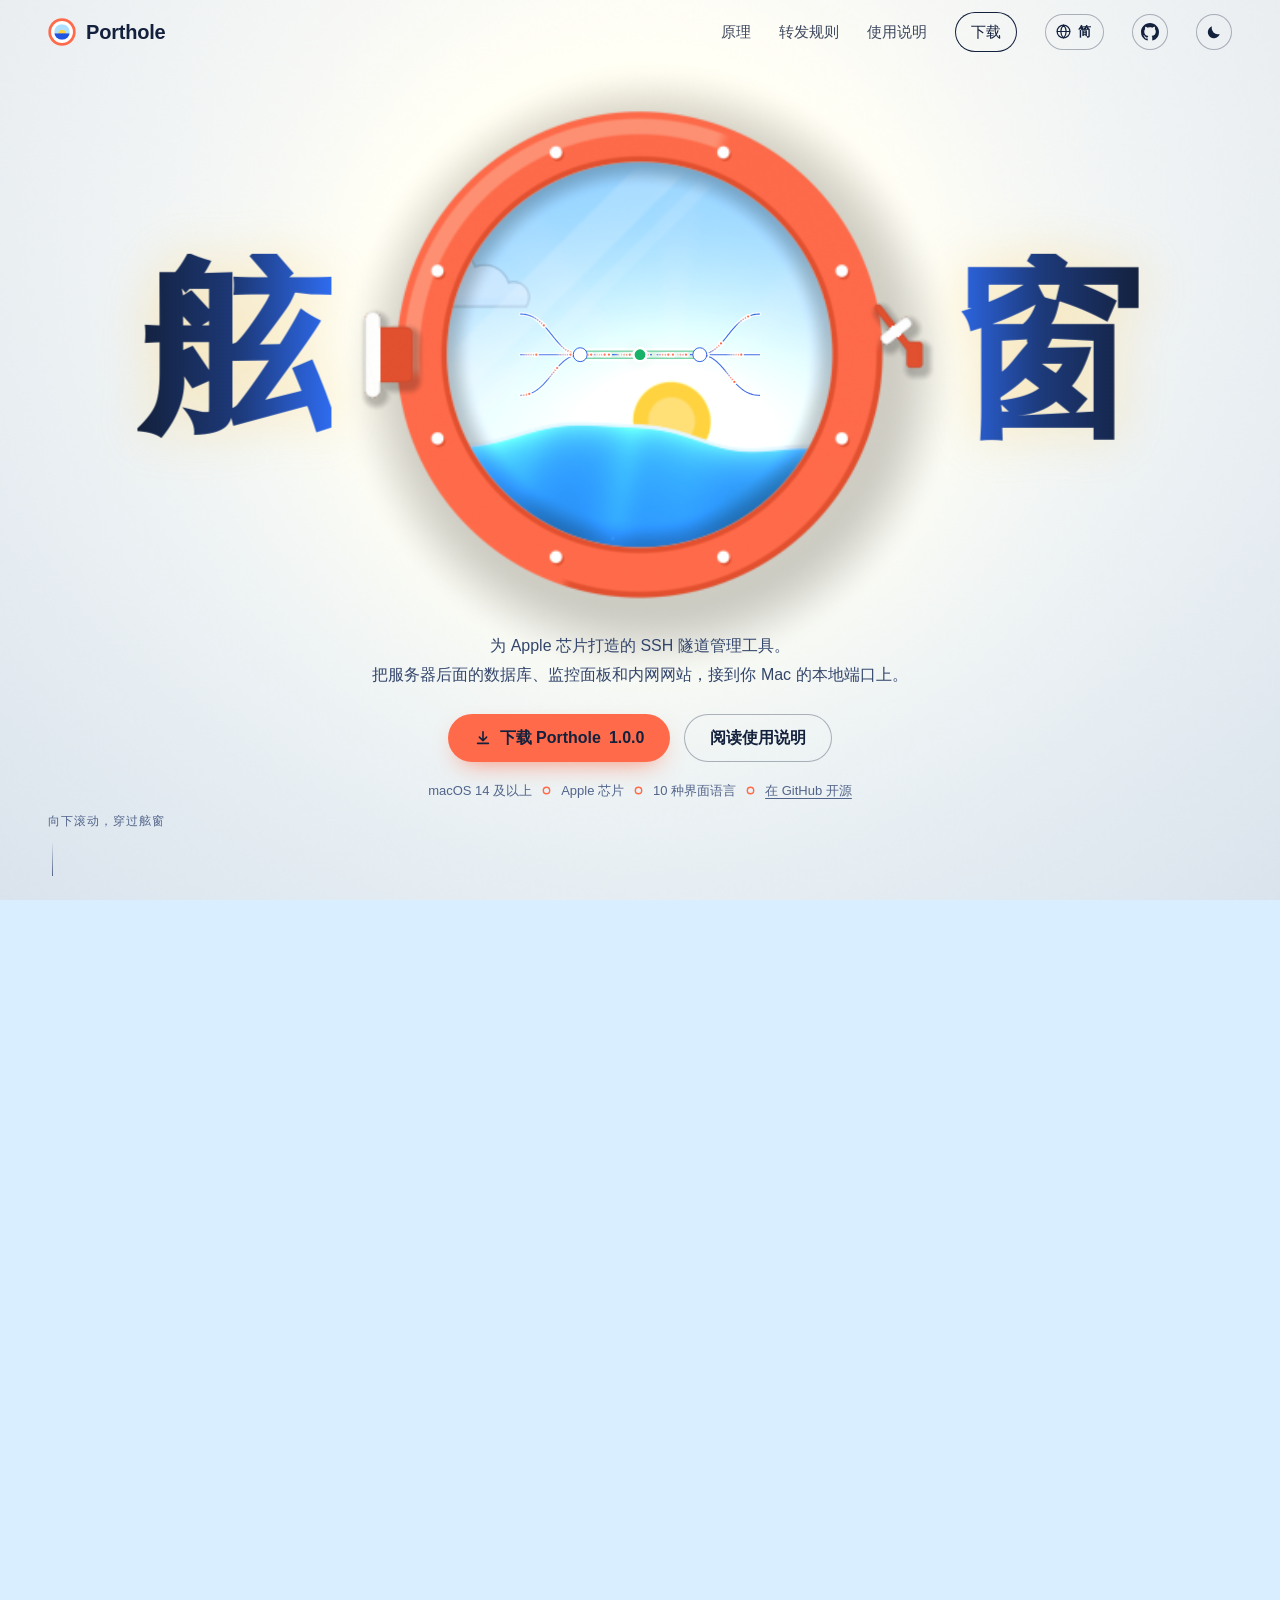
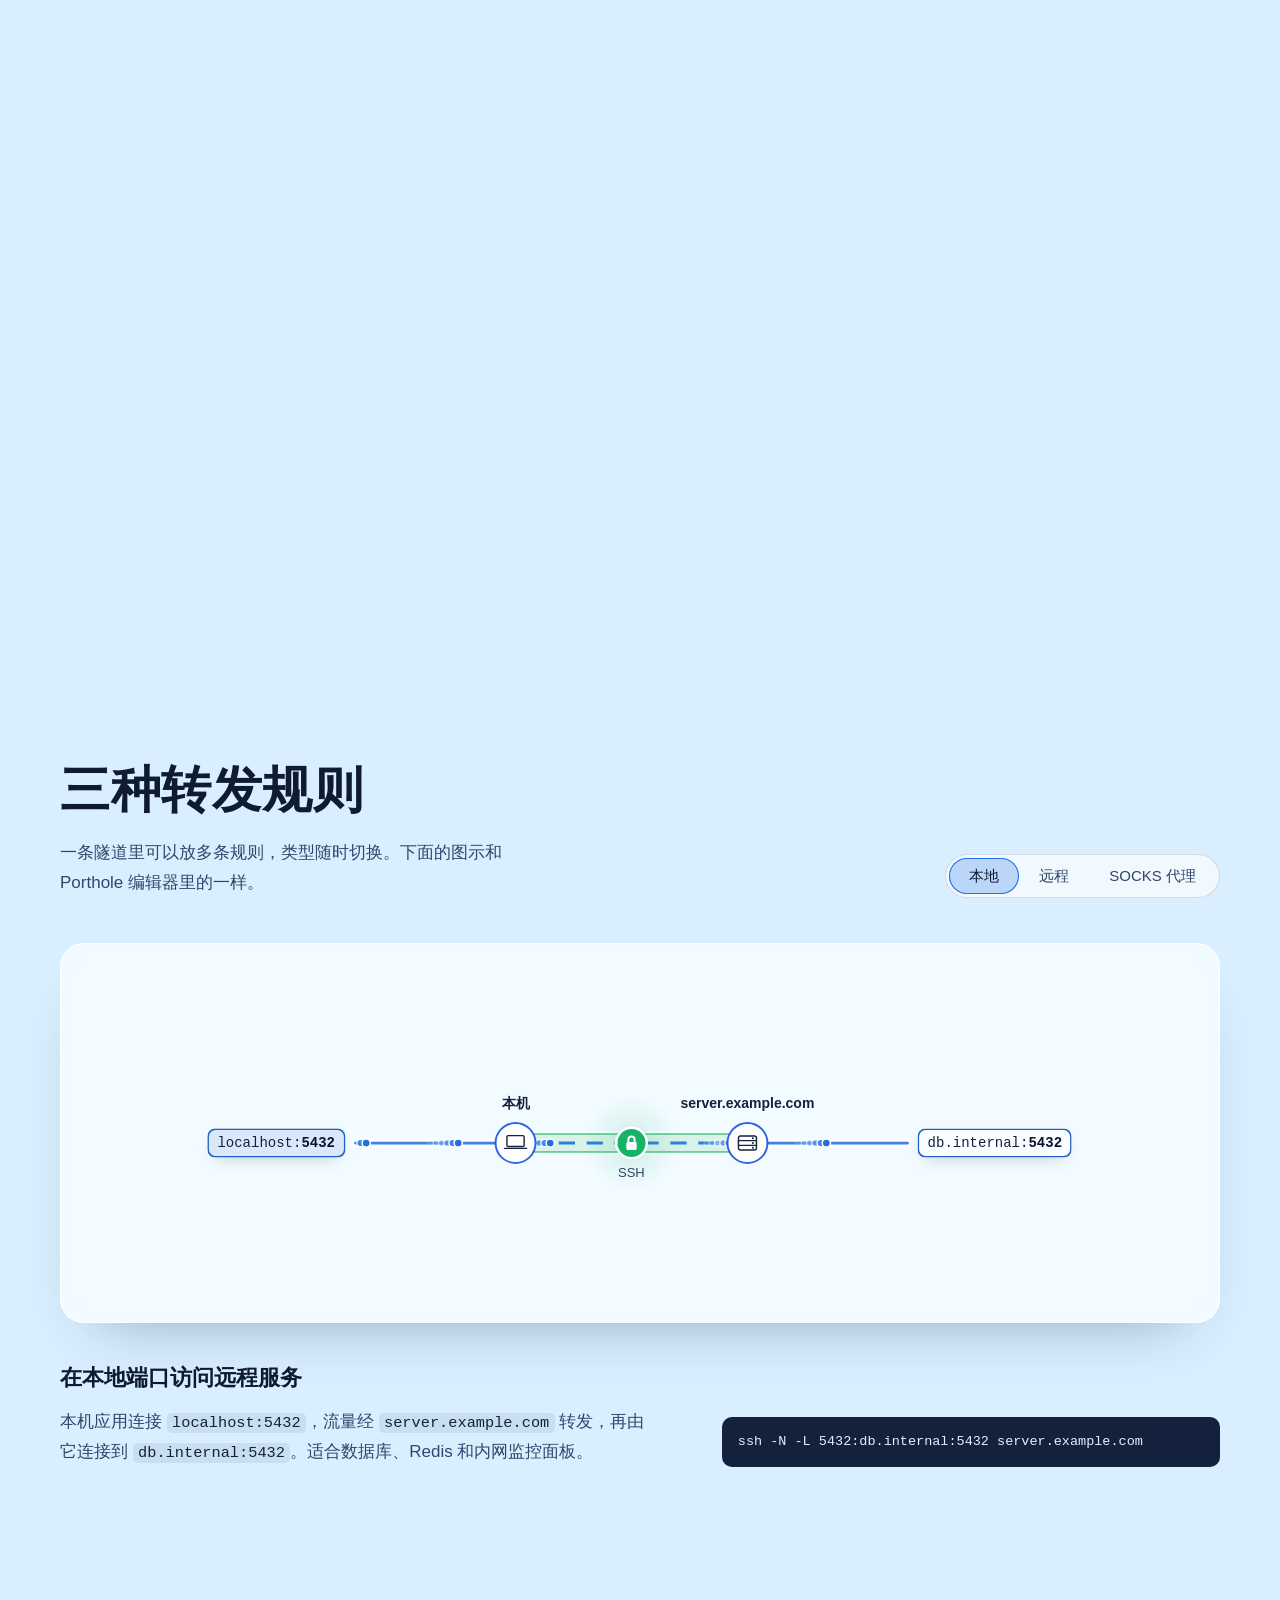
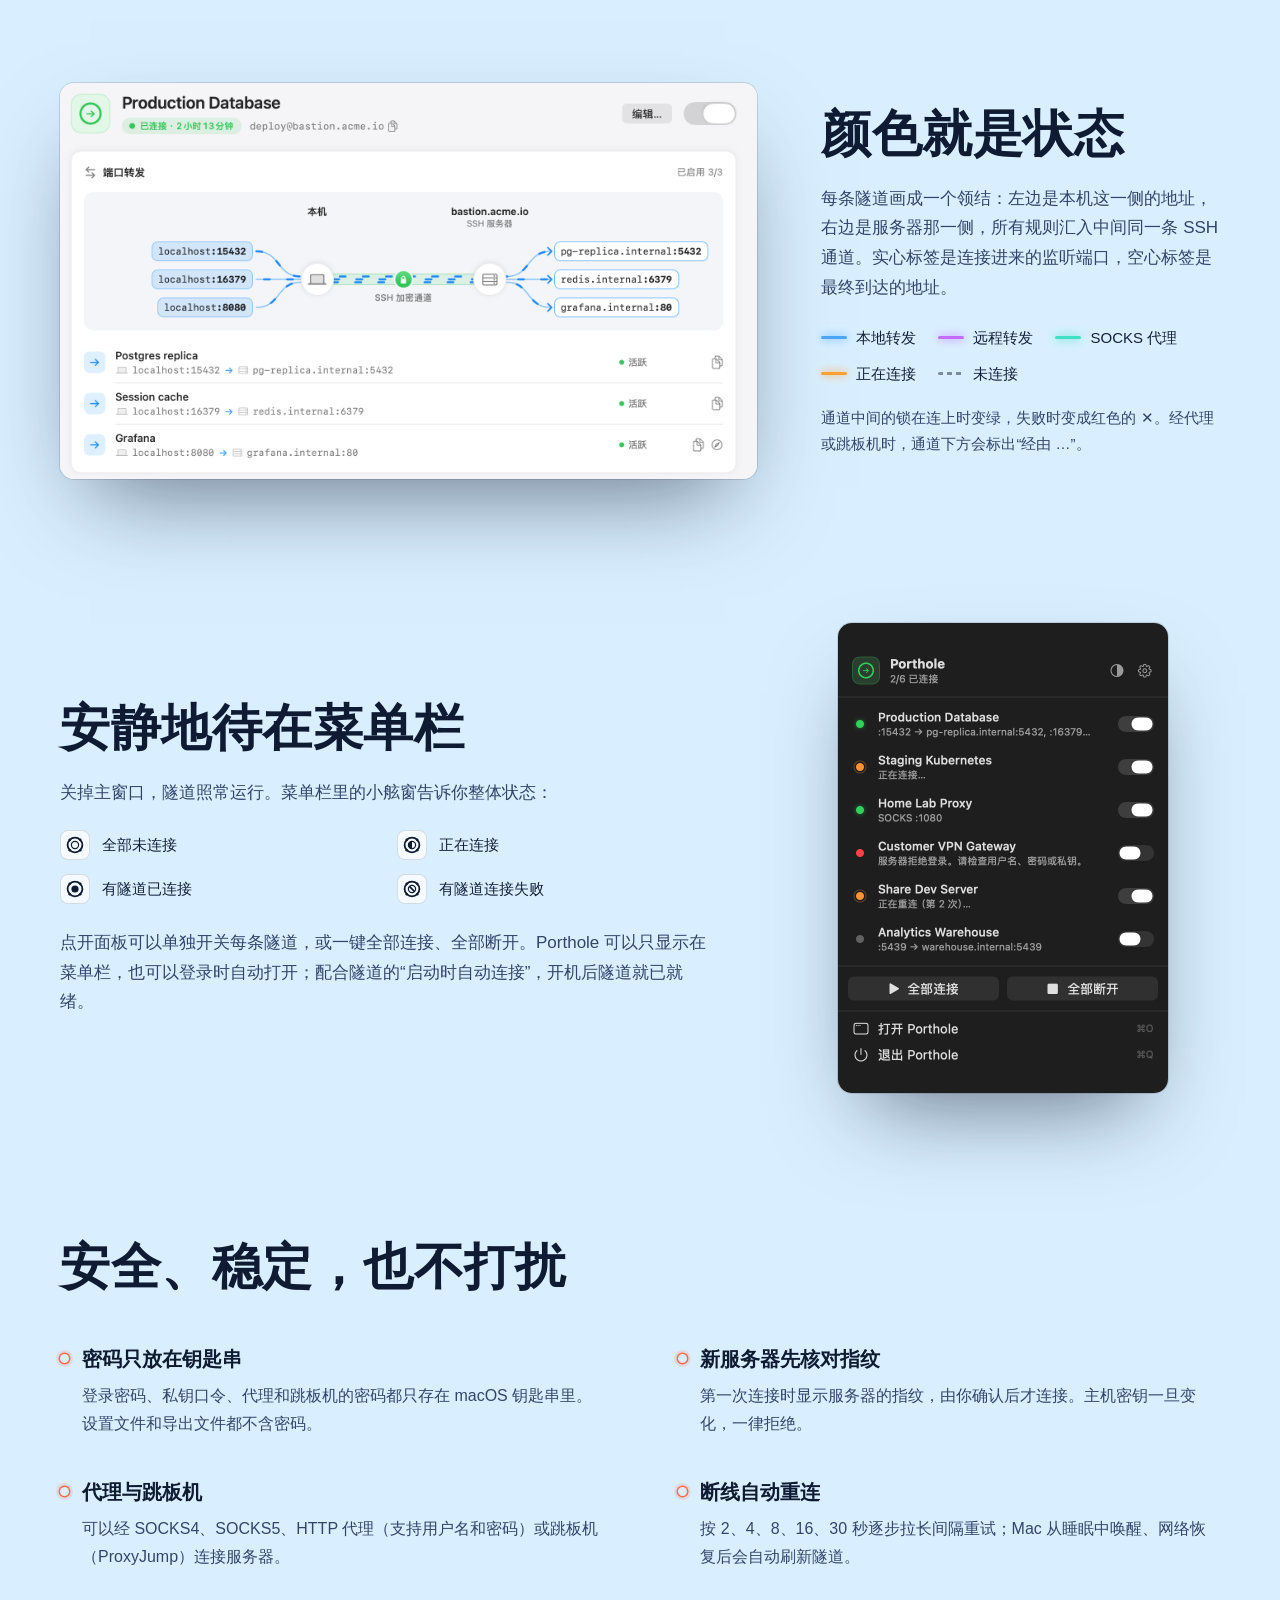
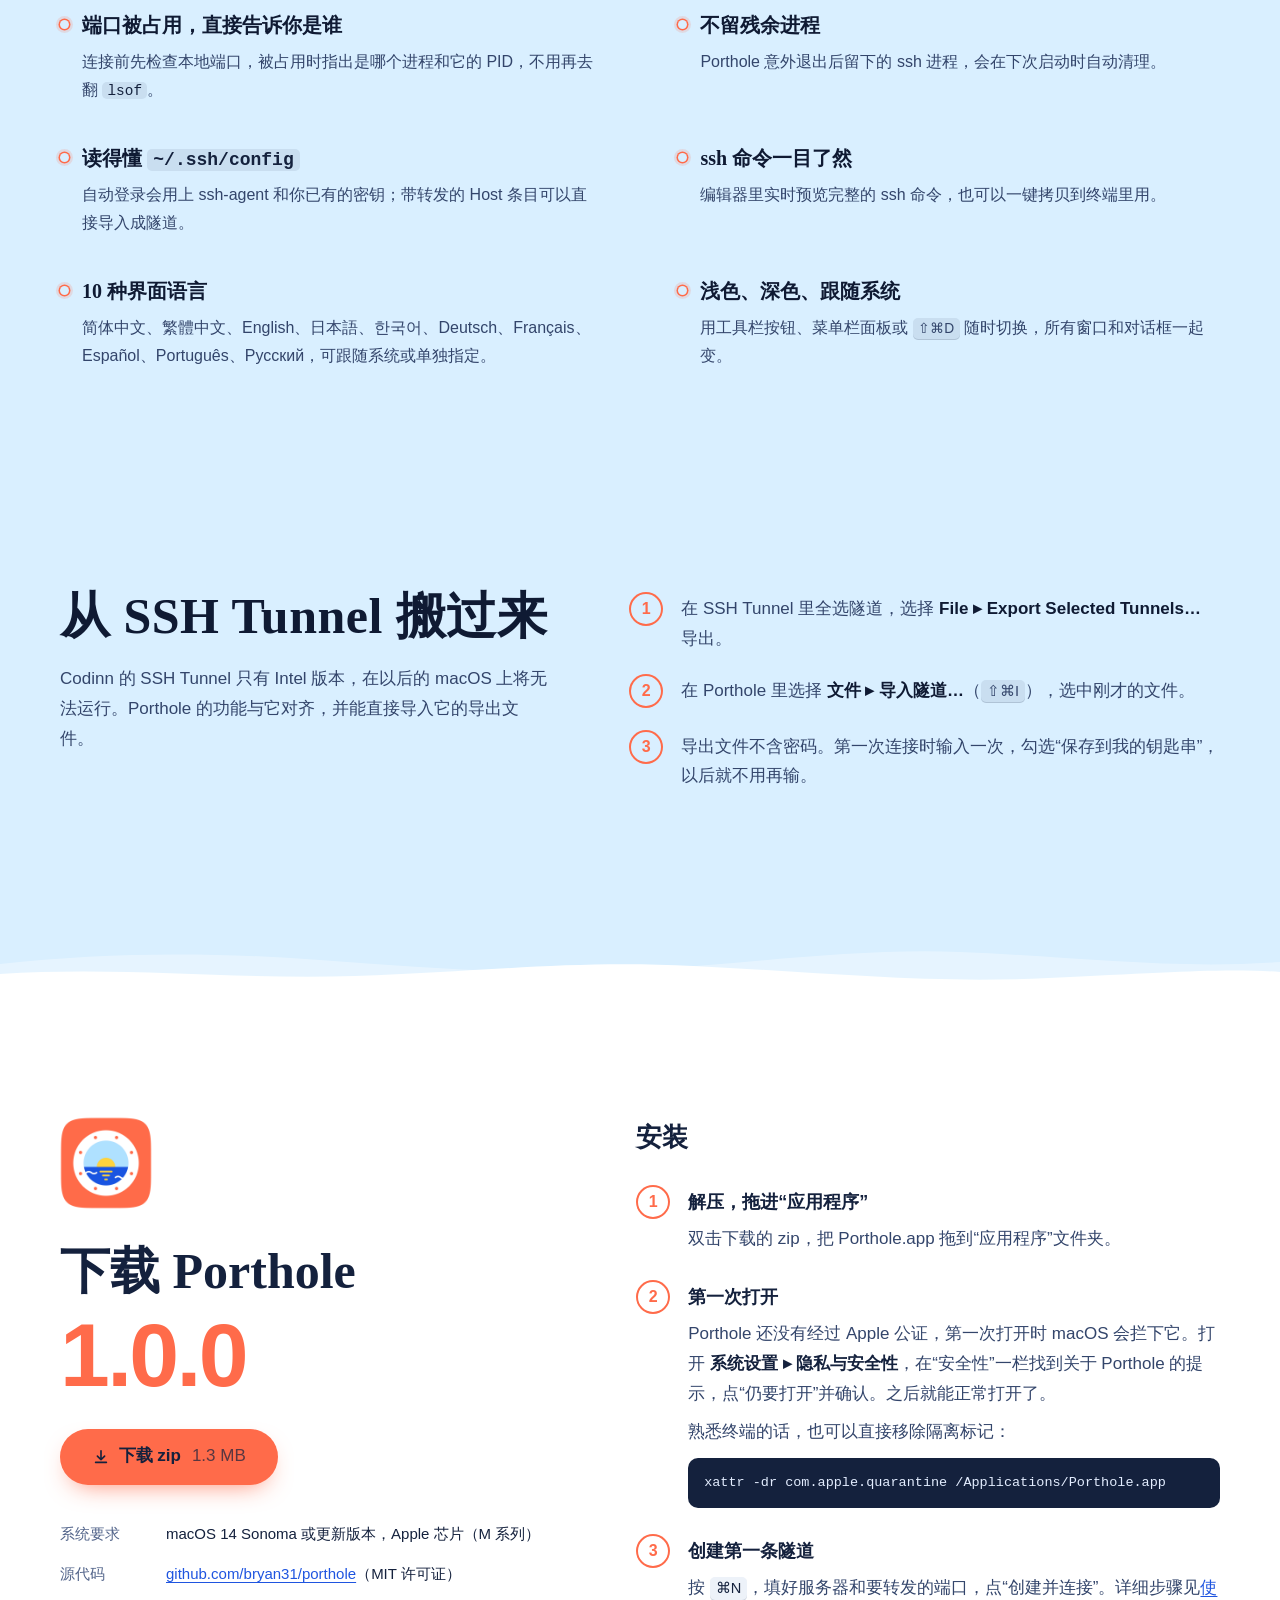
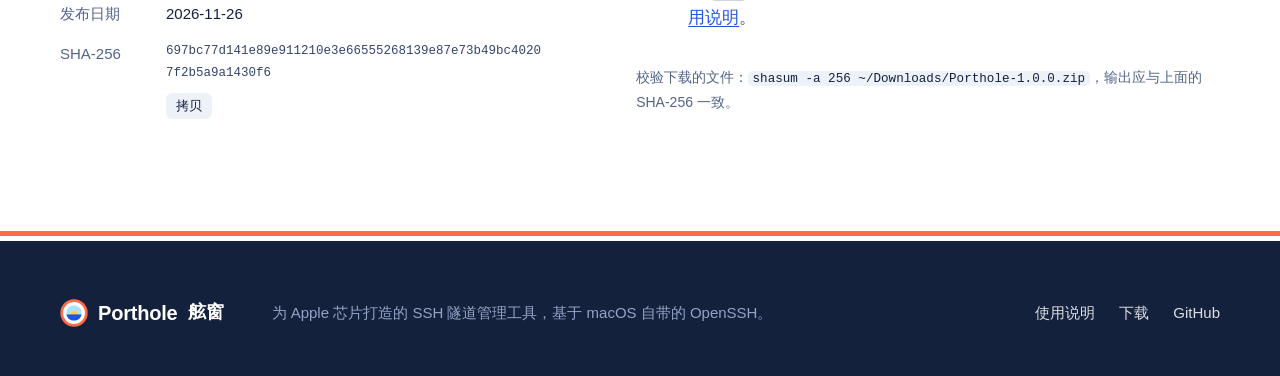
==== website/zh-hans/index.html @ f8a6e4a7 "Make English the default language for the README and website - README.md is now English (GitHub's de" ====
<!doctype html>
<html lang="zh-Hans">
<head>
  <meta charset="utf-8">
  <meta name="viewport" content="width=device-width, initial-scale=1, viewport-fit=cover">
  <title>Porthole 舷窗 · Apple 芯片原生的 SSH 隧道管理工具</title>
  <meta name="description" content="Porthole 是原生支持 Apple 芯片的 macOS SSH 隧道管理工具：本地、远程和 SOCKS 端口转发，可视化路线图，密码只存钥匙串，断线自动重连，可导入 SSH Tunnel 的导出文件。">
  <meta name="theme-color" content="#061331">
  <meta property="og:type" content="website">
  <meta property="og:title" content="Porthole 舷窗">
  <meta property="og:description" content="Apple 芯片原生的 SSH 隧道管理工具。把服务器后面的数据库、监控面板和内网网站，接到你 Mac 的本地端口上。">
  <meta property="og:image" content="../assets/img/icon-512.png">
  <link rel="alternate" hreflang="zh-Hans" href="./">
  <link rel="alternate" hreflang="zh-Hant" href="../zh-hant/">
  <link rel="alternate" hreflang="en" href="../">
  <link rel="alternate" hreflang="x-default" href="../">
  <link rel="icon" type="image/svg+xml" href="../assets/img/logo.svg">
  <link rel="icon" type="image/png" href="../assets/img/favicon-64.png">
  <link rel="apple-touch-icon" href="../assets/img/apple-touch-icon.png">
  <link rel="stylesheet" href="../assets/css/base.css">
  <link rel="stylesheet" href="../assets/css/home.css">
  <script>(function(){var d=document.documentElement,t;try{t=localStorage.getItem('porthole-theme')}catch(e){}if(t!=='light'&&t!=='dark')t=matchMedia('(prefers-color-scheme: light)').matches?'light':'dark';d.dataset.theme=t;d.classList.add('js')})();</script>
</head>
<body class="home">
  <a class="skip" href="#main">跳到正文</a>

  <canvas class="sea" id="sea" aria-hidden="true"></canvas>

  <header class="nav" id="nav">
    <a class="brand" href="./" aria-label="Porthole 首页">
      <img class="brand-mark" src="../assets/img/logo-mark.svg" alt="" width="28" height="28">
      <span class="brand-word">Porthole</span>
    </a>
    <nav class="nav-links" aria-label="主导航">
      <a class="nav-secondary" href="#how" data-jump="how">原理</a>
      <a class="nav-secondary" href="#rules">转发规则</a>
      <a href="docs.html">使用说明</a>
      <a class="nav-download" href="#download">下载</a>
      <details class="lang-menu">
        <summary aria-label="语言：简体中文 · Language"><svg viewBox="0 0 24 24" aria-hidden="true"><g fill="none" stroke="currentColor" stroke-width="1.7" stroke-linecap="round"><circle cx="12" cy="12" r="9"/><path d="M3.2 12h17.6M12 3c2.5 2.5 3.8 5.5 3.8 9s-1.3 6.5-3.8 9c-2.5-2.5-3.8-5.5-3.8-9S9.5 5.5 12 3Z"/></g></svg><span>简</span></summary>
        <ul class="lang-list">
          <li><a href="../" hreflang="en" lang="en" data-lang="en">English</a></li>
          <li><a href="./" hreflang="zh-Hans" lang="zh-Hans" data-lang="zh-hans" aria-current="true">简体中文</a></li>
          <li><a href="../zh-hant/" hreflang="zh-Hant" lang="zh-Hant" data-lang="zh-hant">繁體中文</a></li>
        </ul>
      </details>
      <a class="nav-github" href="https://github.com/bryan31/porthole" aria-label="Porthole 的源代码（GitHub）" title="GitHub"><svg viewBox="0 0 16 16" aria-hidden="true"><path fill="currentColor" d="M8 0c4.42 0 8 3.58 8 8a8.013 8.013 0 0 1-5.45 7.59c-.4.08-.55-.17-.55-.38 0-.27.01-1.13.01-2.2 0-.75-.25-1.23-.54-1.48 1.78-.2 3.65-.88 3.65-3.95 0-.88-.31-1.59-.82-2.15.08-.2.36-1.02-.08-2.12 0 0-.67-.22-2.2.82-.64-.18-1.32-.27-2-.27-.68 0-1.36.09-2 .27-1.53-1.03-2.2-.82-2.2-.82-.44 1.1-.16 1.92-.08 2.12-.51.56-.82 1.28-.82 2.15 0 3.06 1.86 3.75 3.64 3.95-.23.2-.44.55-.51 1.07-.46.21-1.61.55-2.33-.66-.15-.24-.6-.83-1.23-.82-.67.01-.27.38.01.53.34.19.73.9.82 1.13.16.45.68 1.31 2.69.94 0 .67.01 1.3.01 1.49 0 .21-.15.45-.55.38A7.995 7.995 0 0 1 0 8c0-4.42 3.58-8 8-8Z"/></svg></a>
      <button class="theme-toggle" type="button" aria-label="切换主题">
        <svg class="i-sun" viewBox="0 0 24 24" aria-hidden="true"><circle cx="12" cy="12" r="4.3" fill="currentColor"/><path d="M12 2.6v2.3M12 19.1v2.3M2.6 12h2.3M19.1 12h2.3M5.4 5.4l1.6 1.6M17 17l1.6 1.6M5.4 18.6 7 17M17 7l1.6-1.6" stroke="currentColor" stroke-width="1.8" stroke-linecap="round"/></svg>
        <svg class="i-moon" viewBox="0 0 24 24" aria-hidden="true"><path d="M19.6 14.6A8.1 8.1 0 0 1 9.4 4.4a8.1 8.1 0 1 0 10.2 10.2Z" fill="currentColor"/></svg>
      </button>
    </nav>
  </header>

  <main id="main">

    <!-- Hero and the scroll-driven dive through the porthole -->
    <section class="dive" id="dive" aria-labelledby="hero-title">
      <div class="stage" id="stage">
        <canvas class="streams" id="streams" aria-hidden="true"></canvas>
        <img class="porthole-fallback" src="../assets/img/icon-512.png" alt="" width="512" height="512" aria-hidden="true">

        <h1 class="hero-title" id="hero-title">
          <span class="glyph glyph-l" aria-hidden="true">舷</span>
          <span class="glyph glyph-r" aria-hidden="true">窗</span>
          <span class="visually-hidden">Porthole 舷窗：Apple 芯片原生的 SSH 隧道管理工具</span>
        </h1>

        <div class="hero-copy" id="hero-copy">
          <p class="lede">为 Apple 芯片打造的 SSH 隧道管理工具。<br>把服务器后面的数据库、监控面板和内网网站，接到你 Mac 的本地端口上。</p>
          <div class="cta">
            <a class="btn btn-coral" href="../downloads/Porthole-1.0.0.zip" download data-download>
              <svg viewBox="0 0 20 20" aria-hidden="true"><path d="M10 3v10m0 0-4-4m4 4 4-4M4 16h12" fill="none" stroke="currentColor" stroke-width="1.8" stroke-linecap="round" stroke-linejoin="round"/></svg>
              下载 Porthole <span data-release="version">1.0.0</span>
            </a>
            <a class="btn btn-line" href="docs.html">阅读使用说明</a>
          </div>
          <ul class="req" aria-label="要点">
            <li>macOS 14 及以上</li>
            <li>Apple 芯片</li>
            <li>10 种界面语言</li>
            <li><a href="https://github.com/bryan31/porthole">在 GitHub 开源</a></li>
          </ul>
        </div>

        <p class="scroll-cue" id="scroll-cue" aria-hidden="true"><span>向下滚动，穿过舷窗</span></p>

        <div class="route-labels" id="route-labels" aria-hidden="true"></div>

        <ol class="dive-captions" id="how" aria-label="Porthole 的工作方式">
          <li>
            <h2>应用连接本机端口</h2>
            <p>数据库客户端、浏览器和脚本照常连接 <code>localhost:15432</code>。对它们来说，服务就在这台 Mac 上。</p>
          </li>
          <li>
            <h2>所有规则共用一条加密连接</h2>
            <p>Porthole 调用 macOS 自带的 OpenSSH，同一条隧道里的规则走同一个 ssh 连接。断线后按 2、4、8…30 秒逐步重试，Mac 从睡眠中唤醒后会主动刷新。</p>
          </li>
          <li>
            <h2>服务器替你连到内网</h2>
            <p>流量从 <code>bastion.acme.io</code> 出来，再去往只有它能访问的地址：数据库副本、Redis 和 Grafana。</p>
          </li>
        </ol>
        <ol class="dive-progress" id="dive-progress" aria-hidden="true"><li></li><li></li><li></li></ol>
      </div>
    </section>

    <!-- Shown instead of the dive when motion is reduced or WebGL is missing -->
    <section class="how-static" aria-label="Porthole 的工作方式">
      <div class="wrap">
        <figure class="shot">
          <img src="../assets/img/shots/zh-hans/detail-dark.webp" alt="Porthole 主窗口：三条本地转发规则从本机汇入一条 SSH 加密通道，再从 bastion.acme.io 分别到达数据库、Redis 和 Grafana" width="845" height="480" loading="lazy">
        </figure>
        <ol class="how-list">
          <li><h2>应用连接本机端口</h2><p>数据库客户端、浏览器和脚本照常连接 <code>localhost:15432</code>，就像服务在这台 Mac 上。</p></li>
          <li><h2>所有规则共用一条加密连接</h2><p>Porthole 调用 macOS 自带的 OpenSSH；断线自动重连，Mac 唤醒后主动刷新。</p></li>
          <li><h2>服务器替你连到内网</h2><p>流量从 SSH 服务器出来，再去往只有它能访问的地址。</p></li>
        </ol>
      </div>
    </section>

    <!-- Three kinds of rules, interactive -->
    <section class="rules" id="rules" aria-labelledby="rules-title">
      <div class="wrap">
        <div class="rules-head">
          <div>
            <h2 id="rules-title">三种转发规则</h2>
            <p class="section-lede">一条隧道里可以放多条规则，类型随时切换。下面的图示和 Porthole 编辑器里的一样。</p>
          </div>
          <div class="seg" role="tablist" aria-label="规则类型">
            <button role="tab" id="tab-local" aria-controls="panel-local" aria-selected="true" data-kind="local">本地</button>
            <button role="tab" id="tab-remote" aria-controls="panel-remote" aria-selected="false" tabindex="-1" data-kind="remote">远程</button>
            <button role="tab" id="tab-socks" aria-controls="panel-socks" aria-selected="false" tabindex="-1" data-kind="socks">SOCKS 代理</button>
          </div>
        </div>

        <figure class="rules-figure" id="rules-figure" aria-hidden="true">
          <canvas class="rules-canvas" id="rules-canvas"></canvas>
          <div class="route-labels" id="rules-labels"></div>
        </figure>

        <div class="rule-panel" id="panel-local" role="tabpanel" aria-labelledby="tab-local">
          <div>
            <h3>在本地端口访问远程服务</h3>
            <p>本机应用连接 <code>localhost:5432</code>，流量经 <code>server.example.com</code> 转发，再由它连接到 <code>db.internal:5432</code>。适合数据库、Redis 和内网监控面板。</p>
          </div>
          <pre><code>ssh -N -L 5432:db.internal:5432 server.example.com</code></pre>
        </div>
        <div class="rule-panel" id="panel-remote" role="tabpanel" aria-labelledby="tab-remote" hidden>
          <div>
            <h3>把本机服务分享给服务器</h3>
            <p><code>server.example.com</code> 在端口 8080 上监听，那里收到的连接会经隧道回到本机，再连接到 <code>localhost:3000</code>。适合把开发中的网页给同事看，或接收 webhook 回调。</p>
          </div>
          <pre><code>ssh -N -R 8080:localhost:3000 server.example.com</code></pre>
        </div>
        <div class="rule-panel" id="panel-socks" role="tabpanel" aria-labelledby="tab-socks" hidden>
          <div>
            <h3>通过服务器上网</h3>
            <p>本机在 <code>localhost:1080</code> 上运行 SOCKS4/5 代理。把浏览器或应用指向它，所有连接都会从 <code>server.example.com</code> 出去，适合访问只对服务器开放的网站。</p>
          </div>
          <pre><code>ssh -N -D 1080 server.example.com</code></pre>
        </div>
      </div>
    </section>

    <!-- The app itself -->
    <section class="craft" aria-labelledby="craft-title">
      <div class="wrap">
        <div class="showcase">
          <figure class="shot shot-main">
            <img class="for-dark" src="../assets/img/shots/zh-hans/detail-dark.webp" alt="Porthole 主窗口（深色）：Production Database 隧道已连接 2 小时 13 分钟，三条规则全部活跃" width="845" height="480" loading="lazy">
            <img class="for-light" src="../assets/img/shots/zh-hans/detail-light-top.webp" alt="Porthole 主窗口（浅色）：Production Database 隧道已连接 2 小时 13 分钟，三条规则全部活跃" width="845" height="480" loading="lazy">
          </figure>
          <div class="showcase-text">
            <h2 id="craft-title">颜色就是状态</h2>
            <p>每条隧道画成一个领结：左边是本机这一侧的地址，右边是服务器那一侧，所有规则汇入中间同一条 SSH 通道。实心标签是连接进来的监听端口，空心标签是最终到达的地址。</p>
            <ul class="legend">
              <li style="--c: var(--local)">本地转发</li>
              <li style="--c: var(--remote)">远程转发</li>
              <li style="--c: var(--socks)">SOCKS 代理</li>
              <li style="--c: #ff9f2e">正在连接</li>
              <li class="legend-off">未连接</li>
            </ul>
            <p class="fine">通道中间的锁在连上时变绿，失败时变成红色的 ✕。经代理或跳板机时，通道下方会标出“经由 …”。</p>
          </div>
        </div>

        <div class="menubar-row">
          <div class="menubar-text">
            <h2>安静地待在菜单栏</h2>
            <p>关掉主窗口，隧道照常运行。菜单栏里的小舷窗告诉你整体状态：</p>
            <ul class="status-icons">
              <li>
                <svg viewBox="0 0 18 18" aria-hidden="true"><g fill="currentColor" stroke="currentColor"><circle cx="9" cy="9" r="7.4" fill="none" stroke-width="1.8"/><circle cx="14.23" cy="3.77" r="1.3" stroke="none"/><circle cx="3.77" cy="3.77" r="1.3" stroke="none"/><circle cx="3.77" cy="14.23" r="1.3" stroke="none"/><circle cx="14.23" cy="14.23" r="1.3" stroke="none"/><circle cx="9" cy="9" r="3.6" fill="none" stroke-width="1.2"/></g></svg>
                <span>全部未连接</span>
              </li>
              <li>
                <svg viewBox="0 0 18 18" aria-hidden="true"><g fill="currentColor" stroke="currentColor"><circle cx="9" cy="9" r="7.4" fill="none" stroke-width="1.8"/><circle cx="14.23" cy="3.77" r="1.3" stroke="none"/><circle cx="3.77" cy="3.77" r="1.3" stroke="none"/><circle cx="3.77" cy="14.23" r="1.3" stroke="none"/><circle cx="14.23" cy="14.23" r="1.3" stroke="none"/><path d="M9 5.4A3.6 3.6 0 0 0 9 12.6Z" stroke="none"/><circle cx="9" cy="9" r="3.6" fill="none" stroke-width="1.2"/></g></svg>
                <span>正在连接</span>
              </li>
              <li>
                <svg viewBox="0 0 18 18" aria-hidden="true"><g fill="currentColor" stroke="currentColor"><circle cx="9" cy="9" r="7.4" fill="none" stroke-width="1.8"/><circle cx="14.23" cy="3.77" r="1.3" stroke="none"/><circle cx="3.77" cy="3.77" r="1.3" stroke="none"/><circle cx="3.77" cy="14.23" r="1.3" stroke="none"/><circle cx="14.23" cy="14.23" r="1.3" stroke="none"/><circle cx="9" cy="9" r="3.6" stroke="none"/></g></svg>
                <span>有隧道已连接</span>
              </li>
              <li>
                <svg viewBox="0 0 18 18" aria-hidden="true"><g fill="currentColor" stroke="currentColor"><circle cx="9" cy="9" r="7.4" fill="none" stroke-width="1.8"/><circle cx="14.23" cy="3.77" r="1.3" stroke="none"/><circle cx="3.77" cy="3.77" r="1.3" stroke="none"/><circle cx="3.77" cy="14.23" r="1.3" stroke="none"/><circle cx="14.23" cy="14.23" r="1.3" stroke="none"/><path d="M6.4 6.4 11.6 11.6" fill="none" stroke-width="1.6"/><circle cx="9" cy="9" r="3.6" fill="none" stroke-width="1.2"/></g></svg>
                <span>有隧道连接失败</span>
              </li>
            </ul>
            <p>点开面板可以单独开关每条隧道，或一键全部连接、全部断开。Porthole 可以只显示在菜单栏，也可以登录时自动打开；配合隧道的“启动时自动连接”，开机后隧道就已就绪。</p>
          </div>
          <figure class="shot shot-menubar">
            <img src="../assets/img/shots/zh-hans/menubar.webp" alt="Porthole 菜单栏面板：六条隧道及各自状态，下方是全部连接和全部断开按钮" width="330" height="470" loading="lazy">
          </figure>
        </div>

        <h2 class="specs-title">安全、稳定，也不打扰</h2>
        <dl class="specs">
          <div>
            <dt>密码只放在钥匙串</dt>
            <dd>登录密码、私钥口令、代理和跳板机的密码都只存在 macOS 钥匙串里。设置文件和导出文件都不含密码。</dd>
          </div>
          <div>
            <dt>新服务器先核对指纹</dt>
            <dd>第一次连接时显示服务器的指纹，由你确认后才连接。主机密钥一旦变化，一律拒绝。</dd>
          </div>
          <div>
            <dt>代理与跳板机</dt>
            <dd>可以经 SOCKS4、SOCKS5、HTTP 代理（支持用户名和密码）或跳板机（ProxyJump）连接服务器。</dd>
          </div>
          <div>
            <dt>断线自动重连</dt>
            <dd>按 2、4、8、16、30 秒逐步拉长间隔重试；Mac 从睡眠中唤醒、网络恢复后会自动刷新隧道。</dd>
          </div>
          <div>
            <dt>端口被占用，直接告诉你是谁</dt>
            <dd>连接前先检查本地端口，被占用时指出是哪个进程和它的 PID，不用再去翻 <code>lsof</code>。</dd>
          </div>
          <div>
            <dt>不留残余进程</dt>
            <dd>Porthole 意外退出后留下的 ssh 进程，会在下次启动时自动清理。</dd>
          </div>
          <div>
            <dt>读得懂 <code>~/.ssh/config</code></dt>
            <dd>自动登录会用上 ssh-agent 和你已有的密钥；带转发的 Host 条目可以直接导入成隧道。</dd>
          </div>
          <div>
            <dt>ssh 命令一目了然</dt>
            <dd>编辑器里实时预览完整的 ssh 命令，也可以一键拷贝到终端里用。</dd>
          </div>
          <div>
            <dt>10 种界面语言</dt>
            <dd>简体中文、繁體中文、English、日本語、한국어、Deutsch、Français、Español、Português、Русский，可跟随系统或单独指定。</dd>
          </div>
          <div>
            <dt>浅色、深色、跟随系统</dt>
            <dd>用工具栏按钮、菜单栏面板或 <kbd>⇧⌘D</kbd> 随时切换，所有窗口和对话框一起变。</dd>
          </div>
        </dl>
      </div>
    </section>

    <!-- Migration from the Intel-only app -->
    <section class="migrate" aria-labelledby="migrate-title">
      <div class="wrap migrate-grid">
        <div>
          <h2 id="migrate-title">从 SSH Tunnel 搬过来</h2>
          <p class="section-lede">Codinn 的 SSH Tunnel 只有 Intel 版本，在以后的 macOS 上将无法运行。Porthole 的功能与它对齐，并能直接导入它的导出文件。</p>
        </div>
        <ol class="steps">
          <li>在 SSH Tunnel 里全选隧道，选择 <b>File ▸ Export Selected Tunnels…</b> 导出。</li>
          <li>在 Porthole 里选择 <b>文件 ▸ 导入隧道…</b>（<kbd>⇧⌘I</kbd>），选中刚才的文件。</li>
          <li>导出文件不含密码。第一次连接时输入一次，勾选“保存到我的钥匙串”，以后就不用再输。</li>
        </ol>
      </div>
    </section>

    <!-- Download, on the white hull -->
    <section class="hull download" id="download" aria-labelledby="download-title">
      <svg class="waterline" viewBox="0 0 1440 60" preserveAspectRatio="none" aria-hidden="true">
        <path class="w1" d="M0 34C120 22 240 22 360 30S600 46 720 40 960 18 1080 22 1320 40 1440 32V60H0Z"/>
        <path class="w2" d="M0 44C140 36 260 50 400 46S640 30 780 36 1040 54 1180 48 1380 38 1440 42V60H0Z"/>
      </svg>
      <div class="wrap download-grid">
        <div class="dl-main">
          <img class="dl-icon" src="../assets/img/icon-512.png" alt="" width="112" height="112" loading="lazy">
          <h2 id="download-title">下载 Porthole</h2>
          <p class="dl-version" aria-label="当前版本"><span data-release="version">1.0.0</span></p>
          <a class="btn btn-coral btn-lg" href="../downloads/Porthole-1.0.0.zip" download>
            <svg viewBox="0 0 20 20" aria-hidden="true"><path d="M10 3v10m0 0-4-4m4 4 4-4M4 16h12" fill="none" stroke="currentColor" stroke-width="1.8" stroke-linecap="round" stroke-linejoin="round"/></svg>
            下载 zip <span class="btn-meta" data-release="size">1.3 MB</span>
          </a>
          <dl class="dl-facts">
            <div><dt>系统要求</dt><dd>macOS 14 Sonoma 或更新版本，Apple 芯片（M 系列）</dd></div>
            <div><dt>源代码</dt><dd><a href="https://github.com/bryan31/porthole">github.com/bryan31/porthole</a><span class="license">（MIT 许可证）</span></dd></div>
            <div><dt>发布日期</dt><dd data-release="date">2026-11-26</dd></div>
            <div>
              <dt>SHA-256</dt>
              <dd class="sha">
                <code data-release="sha256">697bc77d141e89e911210e3e66555268139e87e73b49bc40207f2b5a9a1430f6</code>
                <button class="copy-btn" type="button" data-copy-target="[data-release='sha256']">拷贝</button>
              </dd>
            </div>
          </dl>
        </div>

        <div class="dl-steps">
          <h3>安装</h3>
          <ol class="steps">
            <li>
              <b>解压，拖进“应用程序”</b>
              <p>双击下载的 zip，把 Porthole.app 拖到“应用程序”文件夹。</p>
            </li>
            <li>
              <b>第一次打开</b>
              <p>Porthole 还没有经过 Apple 公证，第一次打开时 macOS 会拦下它。打开 <b>系统设置 ▸ 隐私与安全性</b>，在“安全性”一栏找到关于 Porthole 的提示，点“仍要打开”并确认。之后就能正常打开了。</p>
              <p>熟悉终端的话，也可以直接移除隔离标记：</p>
              <pre><code>xattr -dr com.apple.quarantine /Applications/Porthole.app</code></pre>
            </li>
            <li>
              <b>创建第一条隧道</b>
              <p>按 <kbd>⌘N</kbd>，填好服务器和要转发的端口，点“创建并连接”。详细步骤见<a href="docs.html#first-tunnel">使用说明</a>。</p>
            </li>
          </ol>
          <p class="verify">校验下载的文件：<code>shasum -a 256 ~/Downloads/Porthole-<span data-release="version">1.0.0</span>.zip</code>，输出应与上面的 SHA-256 一致。</p>
        </div>
      </div>
    </section>
  </main>

  <div class="stripe" aria-hidden="true"></div>
  <footer class="footer">
    <div class="wrap footer-grid">
      <p class="footer-brand"><img class="brand-mark" src="../assets/img/logo-mark.svg" alt="" width="28" height="28"><span class="brand-word">Porthole</span><span class="zh">舷窗</span></p>
      <p class="footer-note">为 Apple 芯片打造的 SSH 隧道管理工具，基于 macOS 自带的 OpenSSH。</p>
      <nav aria-label="页脚导航">
        <a href="docs.html">使用说明</a>
        <a href="#download">下载</a>
        <a href="https://github.com/bryan31/porthole">GitHub</a>
      </nav>
    </div>
  </footer>

  <script src="../assets/js/lang.js" defer></script>
  <script src="../assets/js/theme.js" defer></script>
  <script src="../assets/js/home.js" defer></script>
</body>
</html>
---- website/assets/css/base.css ----
/* Porthole website: tokens for both themes, type, navigation, buttons, the hull section and footer.
   Brand colours come from the logo (海天一线): coral frame, sky, sea and the sun.
   Light theme = a porthole looking up at the sky. Dark theme = a porthole under the sea. */

:root {
  --coral: #ff6b4a;
  --coral-deep: #e2502f;
  --sun: #ffd23f;
  --sky: #aee0ff;
  --sea: #1f55e0;
  --ink: #14213d;

  /* Same meaning as the app's route diagram */
  --local: #4da3ff;
  --remote: #c46bff;
  --socks: #3fe0c5;
  --lock: #3ee08f;

  --font-display: "Songti SC", "STSong", "Source Han Serif SC", "Noto Serif CJK SC", "Noto Serif SC", "SimSun", serif;
  --font-latin: "Avenir Next", "Avenir", "Nunito Sans", "Segoe UI", sans-serif;
  --font-body: -apple-system, BlinkMacSystemFont, "PingFang SC", "Hiragino Sans GB", "Microsoft YaHei", "Helvetica Neue", Arial, sans-serif;
  --font-mono: "SF Mono", ui-monospace, Menlo, Monaco, Consolas, monospace;

  --wrap: 1160px;
  --gutter: clamp(20px, 4vw, 48px);
  --nav-h: 64px;
  --vh: 100vh;
}

/* Traditional Chinese and English pages (each language is its own set of pages) */
:root:lang(zh-Hant) {
  --font-display: "Songti TC", "Source Han Serif TC", "Noto Serif CJK TC", "Noto Serif TC", "PMingLiU", "Songti SC", serif;
  --font-body: -apple-system, BlinkMacSystemFont, "PingFang TC", "Heiti TC", "Microsoft JhengHei", "Helvetica Neue", Arial, sans-serif;
}
:root:lang(en) {
  --font-display: "Iowan Old Style", "Palatino", "Palatino Linotype", Georgia, serif;
}

/* Dark: under the sea */
:root, :root[data-theme="dark"] {
  color-scheme: dark;
  --bg: #061331;
  --text: #e8eef9;
  --text-dim: #a9bcdd;
  --text-faint: #8195b9;
  --heading: #ffffff;
  --line: rgba(169, 188, 221, .18);
  --code-bg: rgba(127, 167, 230, .16);
  --code-fg: #e3edff;
  --pre-bg: rgba(2, 12, 32, .6);
  --pre-fg: #dfeaff;
  --panel: rgba(4, 23, 58, .5);
  --nav-solid: rgba(6, 19, 49, .66);
  --btn-line: rgba(232, 238, 249, .36);
  --hull: #0c1a39;
  --hull-text: #b9c8e4;
  --hull-heading: #ffffff;
  --hull-2: rgba(169, 188, 221, .14);
  --accent-text: #8fc4ff;
  --selection: rgba(255, 210, 63, .85);
}

/* Light: up to the sky */
:root[data-theme="light"] {
  color-scheme: light;
  --bg: #d9efff;
  --text: #14213d;
  --text-dim: #33456b;
  --text-faint: #52648a;
  --heading: #0f1a33;
  --line: rgba(20, 33, 61, .14);
  --code-bg: rgba(20, 33, 61, .08);
  --code-fg: #14213d;
  --pre-bg: #14213d;
  --pre-fg: #e6eeff;
  --panel: rgba(255, 255, 255, .62);
  --nav-solid: rgba(236, 246, 255, .78);
  --btn-line: rgba(20, 33, 61, .32);
  --hull: #ffffff;
  --hull-text: #33456b;
  --hull-heading: #14213d;
  --hull-2: #edf2f9;
  --accent-text: #1f55e0;
  --selection: rgba(255, 210, 63, .9);
}

*, *::before, *::after { box-sizing: border-box; }

html {
  -webkit-text-size-adjust: 100%;
  text-size-adjust: 100%;
  scroll-padding-top: calc(var(--nav-h) + 16px);
}
/* Theme switches fade instead of snapping (enabled only while switching). */
html.theme-fade *, html.theme-fade *::before, html.theme-fade *::after {
  transition: background-color .7s ease, color .7s ease, border-color .7s ease, box-shadow .7s ease, fill .7s ease !important;
}

body {
  margin: 0;
  font: 400 17px/1.75 var(--font-body);
  color: var(--text);
  background: var(--bg);
  -webkit-font-smoothing: antialiased;
  -moz-osx-font-smoothing: grayscale;
  text-rendering: optimizeLegibility;
}

img { max-width: 100%; height: auto; display: block; }
a { color: inherit; }
code, kbd, pre { font-family: var(--font-mono); }
h1, h2, h3, h4 { margin: 0; font-weight: 700; }
p { margin: 0; }

::selection { background: var(--selection); color: #14213d; }

:focus-visible {
  outline: 2px solid var(--sun);
  outline-offset: 3px;
  border-radius: 6px;
}
:root[data-theme="light"] :focus-visible { outline-color: var(--sea); }

.visually-hidden {
  position: absolute !important;
  width: 1px; height: 1px;
  padding: 0; margin: -1px;
  overflow: hidden; clip: rect(0 0 0 0);
  white-space: nowrap; border: 0;
}

.skip {
  position: fixed; left: 16px; top: 12px; z-index: 100;
  transform: translateY(-200%);
  padding: 10px 16px; border-radius: 8px;
  background: var(--sun); color: var(--ink); text-decoration: none; font-weight: 600;
}
.skip:focus { transform: none; }

.wrap {
  width: 100%;
  max-width: calc(var(--wrap) + 2 * var(--gutter));
  margin: 0 auto;
  padding: 0 var(--gutter);
}

/* ---------- Navigation ---------- */

.nav {
  position: fixed; inset: 0 0 auto 0; z-index: 50;
  height: var(--nav-h);
  display: flex; align-items: center; justify-content: space-between;
  padding: 0 var(--gutter);
  color: var(--text);
  transition: background-color .35s ease, color .35s ease, box-shadow .35s ease;
}
.nav.is-solid {
  background: var(--nav-solid);
  -webkit-backdrop-filter: saturate(150%) blur(14px);
  backdrop-filter: saturate(150%) blur(14px);
  box-shadow: 0 1px 0 var(--line);
}
/* over the download section the bar takes the hull colours */
.nav.on-hull { color: var(--hull-heading); }
.nav.on-hull.is-solid { background: color-mix(in srgb, var(--hull) 82%, transparent); }

.brand {
  display: inline-flex; align-items: center; gap: 10px;
  text-decoration: none;
}
.brand-mark { width: 28px; height: 28px; flex: none; }
.brand-word {
  font-family: var(--font-latin);
  font-weight: 700;
  font-size: 20px;
  letter-spacing: -.01em;
  line-height: 1;
}

.nav-links { display: flex; align-items: center; gap: clamp(12px, 2.2vw, 30px); }
.nav-links a {
  font-size: 15px;
  text-decoration: none;
  opacity: .82;
  transition: opacity .2s;
}
.nav-links a:hover, .nav-links a[aria-current="page"] { opacity: 1; }
.nav-links .nav-download {
  opacity: 1;
  padding: 7px 16px;
  border-radius: 999px;
  box-shadow: inset 0 0 0 1px currentColor;
}
.nav-links .nav-download:hover { background: color-mix(in srgb, currentColor 10%, transparent); }

.theme-toggle {
  appearance: none; border: 0; padding: 0;
  width: 36px; height: 36px;
  display: inline-grid; place-items: center;
  border-radius: 50%;
  color: inherit;
  background: transparent;
  box-shadow: inset 0 0 0 1px color-mix(in srgb, currentColor 32%, transparent);
  cursor: pointer;
  transition: background-color .2s, transform .5s cubic-bezier(.3, 1.4, .5, 1);
}
.theme-toggle:hover { background: color-mix(in srgb, currentColor 10%, transparent); }
.theme-toggle:active { transform: rotate(-30deg) scale(.94); }
.theme-toggle svg { width: 18px; height: 18px; }
.theme-toggle .i-moon { display: none; }
:root[data-theme="light"] .theme-toggle .i-sun { display: none; }
:root[data-theme="light"] .theme-toggle .i-moon { display: block; }

/* GitHub: a round icon link, drawn like the theme toggle next to it */
.nav-links .nav-github {
  width: 36px; height: 36px;
  display: inline-grid; place-items: center;
  border-radius: 50%;
  opacity: 1;
  box-shadow: inset 0 0 0 1px color-mix(in srgb, currentColor 32%, transparent);
  transition: background-color .2s;
}
.nav-links .nav-github:hover { background: color-mix(in srgb, currentColor 10%, transparent); }
.nav-github svg { width: 18px; height: 18px; }

@media (max-width: 600px) {
  .nav-links .nav-secondary { display: none; }
}

/* Language menu: a <details> disclosure, so it works without script */
.lang-menu { position: relative; }
.lang-menu > summary {
  list-style: none;
  display: inline-flex; align-items: center; gap: 6px;
  height: 36px;
  padding: 0 12px 0 10px;
  border-radius: 999px;
  font: 600 13px/1 var(--font-body);
  letter-spacing: .02em;
  box-shadow: inset 0 0 0 1px color-mix(in srgb, currentColor 32%, transparent);
  cursor: pointer;
  user-select: none;
  -webkit-user-select: none;
  transition: background-color .2s;
}
.lang-menu > summary::-webkit-details-marker { display: none; }
.lang-menu > summary:hover, .lang-menu[open] > summary { background: color-mix(in srgb, currentColor 10%, transparent); }
.lang-menu > summary svg { width: 17px; height: 17px; flex: none; }
.lang-list {
  position: absolute; right: 0; top: calc(100% + 10px);
  min-width: 168px;
  margin: 0; padding: 6px;
  list-style: none;
  border-radius: 14px;
  color: var(--text);
  background: color-mix(in srgb, var(--bg) 90%, transparent);
  -webkit-backdrop-filter: saturate(150%) blur(18px);
  backdrop-filter: saturate(150%) blur(18px);
  box-shadow: inset 0 0 0 1px var(--line), 0 18px 40px -16px rgba(2, 10, 30, .55);
  animation: lang-in .18s ease-out;
}
.lang-list a {
  display: flex; align-items: center; justify-content: space-between; gap: 16px;
  padding: 9px 12px;
  border-radius: 9px;
  font-size: 15px; line-height: 1.3;
  text-decoration: none;
  opacity: 1;
}
.lang-list a:hover { background: color-mix(in srgb, var(--text) 9%, transparent); }
.lang-list a[aria-current="true"] { font-weight: 600; }
.lang-list a[aria-current="true"]::after {
  content: "";
  width: 7px; height: 7px; border-radius: 50%;
  background: var(--coral);
}
@keyframes lang-in { from { opacity: 0; transform: translateY(-4px); } }
/* Narrow screens: the menu shrinks to the globe, and below ~430px the plain text links give
   way (the guide is also reached from the hero button and the footer; the logo goes home). */
@media (max-width: 760px) {
  .lang-menu > summary { width: 36px; padding: 0; justify-content: center; }
  .lang-menu > summary span { display: none; }
}
@media (max-width: 430px) {
  .nav-links { gap: 10px; }
  .nav-links > a:not(.nav-download):not(.nav-github) { display: none; }
  .nav-links .nav-download { padding: 7px 14px; }
}
/* The smallest phones: the GitHub icon gives way too (the hero and footer still link there). */
@media (max-width: 360px) {
  .nav-links .nav-github { display: none; }
}

/* ---------- Buttons ---------- */

.btn {
  display: inline-flex; align-items: center; justify-content: center; gap: .5em;
  min-height: 48px;
  padding: 0 26px;
  border-radius: 999px;
  border: 0;
  font: 600 16px/1.2 var(--font-body);
  text-decoration: none;
  cursor: pointer;
  transition: transform .2s ease, box-shadow .25s ease, background-color .2s ease;
}
.btn:active { transform: translateY(1px); }
.btn svg { width: 18px; height: 18px; flex: none; }
.btn-meta { font-weight: 400; opacity: .7; margin-left: .15em; }

.btn-coral {
  color: var(--ink);
  background: var(--coral);
  box-shadow: 0 10px 26px -12px rgba(255, 107, 74, .9);
}
.btn-coral:hover { background: #ff7c5e; transform: translateY(-1px); box-shadow: 0 16px 32px -12px rgba(255, 107, 74, .95); }

.btn-line {
  color: var(--text);
  background: transparent;
  box-shadow: inset 0 0 0 1px var(--btn-line);
}
.btn-line:hover { background: color-mix(in srgb, var(--text) 8%, transparent); box-shadow: inset 0 0 0 1px var(--text); }

.btn-lg { min-height: 56px; padding: 0 32px; font-size: 17px; }

/* ---------- Shared bits ---------- */

kbd {
  display: inline-block;
  min-width: 1.6em;
  padding: 0 .4em;
  border-radius: 5px;
  font: 500 .86em/1.6 var(--font-body);
  text-align: center;
  background: var(--code-bg);
  box-shadow: inset 0 -1px 0 var(--line);
}

.copy-btn {
  appearance: none;
  border: 0;
  padding: 4px 10px;
  border-radius: 6px;
  font: 500 13px/1.4 var(--font-body);
  color: inherit;
  background: var(--hull-2);
  cursor: pointer;
  transition: background-color .2s;
}
.copy-btn:hover { filter: brightness(.95); }
.copy-btn[data-copied] { background: rgba(62, 224, 143, .25); }

/* ---------- Hull section, the coral stripe and the footer ---------- */

.hull {
  position: relative;
  background: var(--hull);
  color: var(--hull-text);
}
.hull h2, .hull h3 { color: var(--hull-heading); }

.stripe {
  height: 14px;
  background: linear-gradient(to bottom, var(--hull) 0 4px, var(--coral) 4px 9px, var(--hull) 9px 14px);
}

.footer {
  background: var(--ink);
  color: #c4cfe6;
  padding: 56px 0 calc(48px + env(safe-area-inset-bottom));
  font-size: 15px;
}
.footer-grid {
  display: grid;
  grid-template-columns: auto 1fr auto;
  gap: 24px 48px;
  align-items: center;
}
.footer-brand { display: flex; align-items: center; gap: 10px; color: #fff; }
.footer-brand .zh { font-family: var(--font-display); font-weight: 700; font-size: 18px; }
.footer nav { display: flex; gap: 24px; }
.footer a { text-decoration: none; color: #fff; opacity: .85; }
.footer a:hover { opacity: 1; text-decoration: underline; text-underline-offset: 4px; }
.footer-note { color: #93a3c6; }

@media (max-width: 760px) {
  .footer-grid { grid-template-columns: 1fr; }
}

/* Fingers need bigger targets than a pointer (about 44 px). The controls keep their look; an
   invisible pseudo-element around them takes the extra taps. */
@media (pointer: coarse) {
  .copy-btn, .footer nav a, .seg button, .theme-toggle, .nav-github, .lang-menu > summary { position: relative; }
  .copy-btn::after, .footer nav a::after, .seg button::after, .theme-toggle::after, .nav-github::after, .lang-menu > summary::after {
    content: "";
    position: absolute;
  }
  .copy-btn::after { inset: -9px -4px; }
  .footer nav a::after { inset: -9px -8px; }
  .seg button::after { inset: -6px 0; }
  .theme-toggle::after, .nav-github::after, .lang-menu > summary::after { inset: -4px; border-radius: inherit; }
}

@media (prefers-reduced-motion: reduce) {
  html.theme-fade *, html.theme-fade *::before, html.theme-fade *::after { transition: none !important; }
}
---- website/assets/css/home.css ----
/* Homepage: the porthole hero, the dive, rules, details, migration and download.
   Every colour that differs between the sky (light) and sea (dark) themes is a variable below. */

:root, :root[data-theme="dark"] {
  --glyph-far: #4f6690;
  --glyph-mid: #a9bde0;
  --glyph-near: #f4f8ff;
  --glyph-glow: 90, 169, 255;
  --lede: #c8d6ef;
  --lbl-text: #d7e6ff;
  --lbl-strong: #ffffff;
  --lbl-solid-bg: color-mix(in srgb, var(--c) 24%, rgba(4, 23, 58, .72));
  --lbl-hollow-bg: rgba(4, 23, 58, .55);
  --lbl-edge: color-mix(in srgb, var(--c) 85%, transparent);
  --caption: #ffffff;
  --caption-body: #b9c9e6;
  --figure-bg: transparent;
  --figure-edge: transparent;
  --shot-glow: 0 0 120px -40px rgba(90, 169, 255, .35);
  --icon-tile: rgba(4, 23, 58, .6);
}
:root[data-theme="light"] {
  --glyph-far: #14213d;
  --glyph-mid: #1d3a7a;
  --glyph-near: #2f6cf0;
  --glyph-glow: 255, 196, 64;
  --lede: #33456b;
  --lbl-text: #14213d;
  --lbl-strong: #0b1530;
  --lbl-solid-bg: #ffffff;
  --lbl-hollow-bg: rgba(255, 255, 255, .55);
  --lbl-edge: rgba(255, 255, 255, .95);
  --caption: #0f1a33;
  --caption-body: #23365e;
  --figure-bg: rgba(255, 255, 255, .7);
  --figure-edge: rgba(255, 255, 255, .9);
  --shot-glow: 0 0 0 0 transparent;
  --icon-tile: rgba(255, 255, 255, .7);
}

.home { background: var(--bg); overflow-x: hidden; }

/* The world outside the porthole is one fixed WebGL canvas behind everything. */
.sea {
  position: fixed; left: 0; top: 0; z-index: 0;
  width: 100vw; height: var(--vh);
  display: block;
  background: radial-gradient(120% 90% at 50% 0%, #0c3a8a 0%, #061331 60%);
}
:root[data-theme="light"] .sea { background: linear-gradient(#7cc0fa, #d9efff); }
main, .stripe, .footer { position: relative; z-index: 1; }

/* ---------- Dive ---------- */

.dive { position: relative; height: calc(var(--vh) * 4.2); }
.stage {
  position: sticky; top: 0;
  height: var(--vh);
  overflow: hidden;
}
.streams {
  position: absolute; inset: 0;
  width: 100%; height: 100%;
  pointer-events: none;
}

.porthole-fallback { display: none; }

.hero-title { position: absolute; inset: 0; pointer-events: none; font-weight: 900; }
.glyph {
  position: absolute; left: 0; top: 0;
  font-family: var(--font-display);
  font-weight: 900;
  font-size: var(--fs, 180px);
  line-height: 1;
  color: transparent;
  -webkit-background-clip: text;
  background-clip: text;
  will-change: transform, opacity;
  /* lit by the porthole beside it */
  filter: drop-shadow(0 0 calc(var(--fs, 180px) * .14) rgba(var(--glyph-glow), calc(var(--lit, 0) * .38)));
}
/* 舷/窗 are the same in both scripts; Songti TC has no Black weight, so keep the SC cut */
:lang(zh-Hant) .glyph { font-family: "Songti SC", "STSong", var(--font-display); }
.glyph-l { background-image: linear-gradient(90deg, var(--glyph-far) 0%, var(--glyph-mid) 52%, var(--glyph-near) 100%); }
.glyph-r { background-image: linear-gradient(270deg, var(--glyph-far) 0%, var(--glyph-mid) 52%, var(--glyph-near) 100%); }
.is-narrow .glyph-l, .is-narrow .glyph-r { background-image: linear-gradient(180deg, var(--glyph-near) 0%, var(--glyph-mid) 60%, var(--glyph-far) 100%); }

.hero-copy {
  position: absolute; left: 50%; top: var(--copy-top, 64%);
  width: min(660px, calc(100vw - 2 * var(--gutter)));
  transform: translateX(-50%);
  text-align: center;
  will-change: transform, opacity;
}
.lede {
  font-size: clamp(16px, 1.25vw, 18px);
  line-height: 1.8;
  color: var(--lede);
  text-wrap: balance;
}
.cta {
  display: flex; flex-wrap: wrap; justify-content: center; gap: 12px 14px;
  margin-top: 24px;
}
.req {
  display: flex; flex-wrap: wrap; justify-content: center; gap: 6px 0;
  margin: 18px 0 0; padding: 0; list-style: none;
  font-size: 13px; color: var(--text-faint);
}
.req a { text-underline-offset: 3px; transition: color .2s; }
.req a:hover { color: var(--text); }
.req li + li::before {
  content: "";
  display: inline-block;
  width: 5px; height: 5px;
  margin: 0 12px 2px;
  border-radius: 50%;
  box-shadow: 0 0 0 1.4px var(--coral);
  vertical-align: middle;
}

.scroll-cue {
  position: absolute; left: var(--gutter); bottom: calc(24px + env(safe-area-inset-bottom));
  display: flex; flex-direction: column; align-items: flex-start; gap: 10px;
  font-size: 12px; letter-spacing: .08em; color: var(--text-faint);
  opacity: 0;
}
.scroll-cue::after {
  content: "";
  width: 1px; height: 34px;
  margin-left: 4px;
  background: linear-gradient(to bottom, transparent, currentColor);
  transform-origin: top;
  animation: cue 2.4s cubic-bezier(.6, 0, .3, 1) infinite;
}
@keyframes cue {
  0% { transform: scaleY(0); opacity: 1; }
  60% { transform: scaleY(1); opacity: 1; }
  100% { transform: scaleY(1); opacity: 0; }
}

/* Labels of the route diagram, positioned by script */
.route-labels { position: absolute; inset: 0; pointer-events: none; }
.lbl {
  position: absolute; left: 0; top: 0;
  padding: 6px 10px;
  border-radius: 8px;
  font: 500 14px/1.2 var(--font-mono);
  white-space: nowrap;
  color: var(--lbl-text);
  opacity: 0;
  will-change: transform, opacity;
  --c: var(--local);
}
.lbl b { color: var(--lbl-strong); font-weight: 700; }
.lbl.solid {
  background: var(--lbl-solid-bg);
  box-shadow: inset 0 0 0 1px var(--lbl-edge);
}
.lbl.hollow {
  background: var(--lbl-hollow-bg);
  box-shadow: inset 0 0 0 1px var(--lbl-edge);
}
:root[data-theme="light"] .lbl.solid, :root[data-theme="light"] .lbl.hollow {
  box-shadow: inset 0 0 0 1.5px color-mix(in srgb, var(--c) 80%, #14213d), 0 6px 18px -10px rgba(20, 33, 61, .45);
}
:root[data-theme="light"] .lbl.solid { background: color-mix(in srgb, var(--c) 16%, #ffffff); }
.lbl.title {
  padding: 0;
  font: 600 14px/1.35 var(--font-body);
  text-align: center;
  color: var(--text);
}
.lbl.title small { display: block; font-weight: 400; font-size: 12px; color: var(--text-dim); }
.lbl.note { padding: 0; font: 500 13px/1.2 var(--font-body); color: var(--text-dim); }
.is-narrow .lbl { font-size: 11.5px; padding: 5px 7px; }
.is-narrow .lbl.title { font-size: 12.5px; padding: 0; }
.is-narrow .lbl.note { padding: 0; }
:root[data-theme="light"] .stage .lbl.title, :root[data-theme="light"] .stage .lbl.note {
  text-shadow: 0 0 12px rgba(255, 255, 255, .9), 0 0 2px rgba(255, 255, 255, .9);
}

/* Captions of the dive: one step at a time */
.dive-captions {
  position: absolute;
  left: max(var(--gutter), calc(50% - 560px));
  bottom: calc(clamp(32px, 8vh, 88px) + env(safe-area-inset-bottom));
  width: min(540px, calc(100% - 2 * var(--gutter) - 40px));
  margin: 0; padding: 0; list-style: none;
}
.dive-captions li {
  position: absolute; left: 0; bottom: 0; width: 100%;
  opacity: 0;
  transform: translateY(14px);
  transition: opacity .6s ease, transform .6s cubic-bezier(.2, .7, .2, 1);
}
.dive-captions li.on { opacity: 1; transform: none; }
.dive-captions h2 {
  font-family: var(--font-display);
  font-size: clamp(24px, 2.6vw, 34px);
  line-height: 1.3;
  color: var(--caption);
  margin-bottom: 10px;
}
.dive-captions p { font-size: 16px; line-height: 1.8; color: var(--caption-body); }
:root[data-theme="light"] .dive-captions { text-shadow: 0 0 18px rgba(255, 255, 255, .85); }
.dive-captions code, .rule-panel code, .how-list code, .specs code, .verify code, .migrate code {
  font-size: .9em;
  padding: .05em .35em;
  border-radius: 5px;
  background: var(--code-bg);
  color: var(--code-fg);
  text-shadow: none;
}

.dive-progress {
  position: absolute;
  right: max(var(--gutter), calc(50% - 560px));
  bottom: calc(clamp(32px, 8vh, 88px) + env(safe-area-inset-bottom) + 6px);
  display: flex; gap: 10px;
  margin: 0; padding: 0; list-style: none;
  opacity: 0;
  transition: opacity .5s;
}
.dive-progress.on { opacity: 1; }
.dive-progress li {
  width: 12px; height: 12px; border-radius: 50%;
  box-shadow: inset 0 0 0 1.5px var(--coral);
  transition: background-color .4s, box-shadow .4s;
}
.dive-progress li.done, .dive-progress li.now { background: radial-gradient(circle, var(--coral) 0 3px, transparent 3.5px); }
.dive-progress li.now { box-shadow: inset 0 0 0 1.5px var(--coral), 0 0 12px rgba(255, 107, 74, .6); }

.js .glyph, .js .hero-copy { opacity: 0; }
.is-narrow .scroll-cue { display: none; }

.how-static { display: none; }

/* Without the dive (reduced motion or no WebGL) the hero stays a plain hero. */
.no-dive .dive { height: auto; }
.no-dive .stage { position: relative; height: max(var(--vh), 640px); }
.no-dive .route-labels, .no-dive .dive-captions, .no-dive .dive-progress, .no-dive .scroll-cue { display: none; }
.no-dive .how-static { display: block; padding: 40px 0 0; }
.no-gl .porthole-fallback {
  display: block; position: absolute;
  width: var(--pd, 320px); height: auto;
  left: var(--px, 50%); top: var(--py, 30%);
  transform: translate(-50%, -50%);
}
.how-static .shot { margin: 0 auto 48px; max-width: 900px; }
.how-list {
  display: grid; grid-template-columns: repeat(3, minmax(0, 1fr)); gap: 32px;
  margin: 0; padding: 0; list-style: none;
}
.how-list h2 { font-family: var(--font-display); font-size: 22px; color: var(--heading); margin-bottom: 8px; }
.how-list p { color: var(--text-dim); font-size: 15px; }
@media (max-width: 760px) { .how-list { grid-template-columns: 1fr; } }

/* ---------- Sections over the sky or the sea ---------- */

.rules, .craft, .migrate { position: relative; }
.rules { padding: clamp(120px, 20vh, 220px) 0 clamp(80px, 12vh, 140px); }
.section-lede { color: var(--text-dim); font-size: 17px; max-width: 36em; }

.rules h2, .craft h2, .migrate h2 {
  font-family: var(--font-display);
  font-size: clamp(32px, 4vw, 50px);
  line-height: 1.2;
  color: var(--heading);
  letter-spacing: .01em;
}
.rules h2 + .section-lede { margin-top: 18px; }

.rules-head {
  display: flex; flex-wrap: wrap; align-items: flex-end; justify-content: space-between;
  gap: 28px 48px;
}
.rules-head .section-lede { max-width: 30em; }

.seg {
  display: inline-flex;
  padding: 4px;
  border-radius: 999px;
  background: var(--panel);
  box-shadow: inset 0 0 0 1px var(--line);
  -webkit-backdrop-filter: blur(10px);
  backdrop-filter: blur(10px);
}
.seg button {
  appearance: none; border: 0; background: transparent;
  padding: 9px 20px;
  border-radius: 999px;
  font: 500 15px/1.2 var(--font-body);
  color: var(--text-dim);
  cursor: pointer;
  transition: color .2s, background-color .3s, box-shadow .3s;
}
.seg button:hover { color: var(--text); }
.seg button[aria-selected="true"] {
  color: var(--heading);
  background: color-mix(in srgb, var(--c) 26%, transparent);
  box-shadow: inset 0 0 0 1px var(--c);
}
.seg [data-kind="local"] { --c: var(--local); }
.seg [data-kind="remote"] { --c: var(--remote); }
.seg [data-kind="socks"] { --c: var(--socks); }
:root[data-theme="light"] .seg [data-kind="local"] { --c: #1f6fe6; }
:root[data-theme="light"] .seg [data-kind="remote"] { --c: #9b3fe0; }
:root[data-theme="light"] .seg [data-kind="socks"] { --c: #0f9f8a; }

.rules-figure {
  position: relative;
  margin: clamp(28px, 5vh, 56px) 0 clamp(20px, 4vh, 40px);
  height: clamp(280px, 30vw, 380px);
  border-radius: 24px;
  background: var(--figure-bg);
  box-shadow: inset 0 0 0 1px var(--figure-edge);
}
:root[data-theme="light"] .rules-figure {
  -webkit-backdrop-filter: blur(12px) saturate(140%);
  backdrop-filter: blur(12px) saturate(140%);
  box-shadow: inset 0 0 0 1px var(--figure-edge), 0 30px 60px -40px rgba(20, 33, 61, .45);
}
.rules-canvas { position: absolute; inset: 0; width: 100%; height: 100%; }

.rule-panel {
  display: grid;
  grid-template-columns: minmax(0, 6fr) minmax(0, 5fr);
  gap: 20px clamp(32px, 5vw, 72px);
  align-items: end;
}
.js .rule-panel[hidden] { display: none; }
.rule-panel h3 {
  font-family: var(--font-display);
  font-size: 22px;
  color: var(--heading);
  margin-bottom: 10px;
}
.rule-panel p { color: var(--text-dim); }
.rule-panel pre, .steps pre {
  margin: 0;
  padding: 14px 16px;
  border-radius: 10px;
  white-space: pre-wrap;
  overflow-wrap: anywhere;
  font-size: 13.5px;
  line-height: 1.6;
  color: var(--pre-fg);
  background: var(--pre-bg);
  box-shadow: inset 0 0 0 1px var(--line);
}
.steps pre { margin-top: 12px; }
.rule-panel pre code { padding: 0; background: none; color: inherit; font-size: inherit; }

/* ---------- The app ---------- */

.craft { padding: clamp(80px, 12vh, 140px) 0; }

.shot { margin: 0; }
.shot img {
  border-radius: 14px;
  box-shadow:
    0 0 0 1px var(--line),
    0 40px 90px -30px rgba(4, 12, 32, .55),
    var(--shot-glow);
}
.for-light { display: none; }
:root[data-theme="light"] .for-light { display: block; }
:root[data-theme="light"] .for-dark { display: none; }

.showcase {
  display: grid;
  grid-template-columns: minmax(0, 7fr) minmax(0, 4fr);
  gap: clamp(32px, 5vw, 72px);
  align-items: center;
}
.showcase-text h2 { margin-bottom: 20px; }
.showcase-text p { color: var(--text-dim); }
.showcase-text .fine { margin-top: 18px; font-size: 15px; color: var(--text-faint); }
/* the faint tone is too light against the mid-blue sky (3.2:1); the dim one keeps 4.5:1 */
:root[data-theme="light"] .showcase-text .fine { color: var(--text-dim); }

.legend {
  display: flex; flex-wrap: wrap; gap: 10px 22px;
  margin: 22px 0 0; padding: 0; list-style: none;
  font-size: 15px; color: var(--text);
}
.legend li { display: inline-flex; align-items: center; gap: 9px; }
.legend li::before {
  content: "";
  width: 26px; height: 3px; border-radius: 2px;
  background: var(--c);
  box-shadow: 0 0 10px var(--c);
}
.legend .legend-off::before {
  background: repeating-linear-gradient(90deg, #7c8aa6 0 5px, transparent 5px 9px);
  box-shadow: none;
}

.menubar-row {
  display: grid;
  grid-template-columns: minmax(0, 6fr) minmax(0, 4fr);
  gap: clamp(32px, 6vw, 96px);
  align-items: center;
  margin-top: clamp(96px, 16vh, 180px);
}
.menubar-text h2 { margin-bottom: 20px; }
.menubar-text p { color: var(--text-dim); }
.shot-menubar { justify-self: center; width: min(330px, 100%); }

.status-icons {
  display: grid; grid-template-columns: repeat(2, minmax(0, 1fr)); gap: 14px 24px;
  margin: 22px 0 24px; padding: 0; list-style: none;
}
.status-icons li { display: flex; align-items: center; gap: 12px; font-size: 15px; color: var(--text); }
.status-icons svg {
  width: 30px; height: 30px; flex: none;
  padding: 6px;
  border-radius: 8px;
  color: var(--heading);
  background: var(--icon-tile);
  box-shadow: inset 0 0 0 1px var(--line);
}

.specs-title { margin-top: clamp(96px, 16vh, 180px); }
.specs {
  display: grid;
  grid-template-columns: repeat(2, minmax(0, 1fr));
  gap: 40px clamp(32px, 6vw, 96px);
  margin: 48px 0 0;
}
.specs div { padding-left: 22px; position: relative; }
.specs div::before {
  content: "";
  position: absolute; left: 0; top: .55em;
  width: 9px; height: 9px; border-radius: 50%;
  box-shadow: 0 0 0 1.5px var(--coral), 0 0 0 4px rgba(255, 107, 74, .16);
}
.specs dt {
  font-family: var(--font-display);
  font-weight: 700;
  font-size: 20px;
  line-height: 1.45;
  color: var(--heading);
}
.specs dd { margin: 8px 0 0; color: var(--text-dim); font-size: 16px; }

/* ---------- Migration ---------- */

.migrate { padding: clamp(80px, 12vh, 140px) 0 clamp(140px, 22vh, 240px); }
.migrate-grid {
  display: grid;
  grid-template-columns: minmax(0, 5fr) minmax(0, 6fr);
  gap: clamp(32px, 6vw, 96px);
  align-items: start;
}
.migrate h2 + .section-lede { margin-top: 18px; }

.steps { margin: 0; padding: 0; list-style: none; counter-reset: step; }
.steps > li {
  position: relative;
  counter-increment: step;
  padding-left: 52px;
  min-height: 34px;
}
.steps > li + li { margin-top: 22px; }
.steps > li::before {
  content: counter(step);
  position: absolute; left: 0; top: -2px;
  width: 34px; height: 34px;
  display: grid; place-items: center;
  border-radius: 50%;
  font: 700 16px/1 var(--font-latin);
  color: var(--coral);
  box-shadow: inset 0 0 0 2px var(--coral);
}
.migrate .steps { color: var(--text-dim); padding-top: 8px; }
.migrate .steps b { color: var(--heading); font-weight: 600; }

/* ---------- Download (hull) ---------- */

.download { padding: clamp(96px, 14vh, 150px) 0 clamp(80px, 12vh, 130px); }
.waterline {
  position: absolute; left: 0; right: 0; bottom: 100%;
  width: 100%; height: 60px;
  margin-bottom: -1px;
  display: block;
}
.waterline .w1 { fill: var(--hull); opacity: .35; }
.waterline .w2 { fill: var(--hull); }

.download-grid {
  display: grid;
  grid-template-columns: minmax(0, 5fr) minmax(0, 6fr);
  gap: clamp(40px, 7vw, 110px);
  align-items: start;
}
.dl-icon { width: 112px; height: 112px; margin: -8px 0 22px -10px; }
.download h2 {
  font-family: var(--font-display);
  font-size: clamp(32px, 4vw, 50px);
  line-height: 1.2;
}
.dl-version {
  margin: 10px 0 28px;
  font: 700 clamp(56px, 7vw, 92px)/1 var(--font-latin);
  letter-spacing: -.03em;
  color: var(--coral);
  font-variant-numeric: tabular-nums;
}
.dl-facts { margin: 36px 0 0; display: grid; gap: 14px; font-size: 15px; }
.dl-facts div { display: grid; grid-template-columns: 6em minmax(0, 1fr); gap: 16px; }
.dl-facts dt { color: var(--text-faint); }
.dl-facts dd { margin: 0; color: var(--hull-heading); }
.dl-facts .sha { display: flex; flex-wrap: wrap; align-items: center; gap: 8px 10px; }
.dl-facts code { font-size: 12.5px; word-break: break-all; color: var(--hull-text); }

.dl-steps h3 { font-family: var(--font-display); font-size: 26px; margin-bottom: 26px; }
.dl-steps .steps > li + li { margin-top: 28px; }
.dl-steps .steps b { display: block; color: var(--hull-heading); font-size: 18px; font-weight: 600; margin-bottom: 6px; }
.dl-steps .steps p + p { margin-top: 8px; }
.dl-steps .steps p b { display: inline; font-size: inherit; margin: 0; }
.dl-steps a, .dl-facts a { color: var(--accent-text); text-underline-offset: 3px; }
.dl-facts .license { white-space: nowrap; }
.dl-steps pre { color: #e3edff; background: #14213d; box-shadow: none; }
.dl-steps kbd { background: var(--hull-2); color: var(--hull-heading); }
.verify { margin-top: 32px; font-size: 14px; color: var(--text-faint); }
.verify code { background: var(--hull-2); color: var(--hull-heading); }

/* ---------- Responsive ---------- */

@media (max-width: 900px) {
  .showcase, .menubar-row, .migrate-grid, .download-grid, .rule-panel { grid-template-columns: minmax(0, 1fr); }
  .rules-figure { height: 440px; }
  .menubar-row .shot-menubar { order: -1; }
  .specs { grid-template-columns: minmax(0, 1fr); gap: 32px; }
}

@media (max-width: 560px) {
  body { font-size: 16px; }
  .seg button { padding: 8px 14px; font-size: 14px; }
  .status-icons { grid-template-columns: minmax(0, 1fr); }
  .dive-captions h2 { font-size: 22px; }
  .dive-captions p { font-size: 14.5px; line-height: 1.7; }
  .dive-progress { bottom: auto; top: calc(var(--nav-h) + 12px); right: var(--gutter); }
  .dl-facts div { grid-template-columns: minmax(0, 1fr); gap: 2px; }
}

@media (prefers-reduced-motion: reduce) {
  .scroll-cue::after { animation: none; }
  .dive-captions li { transition: none; }
}
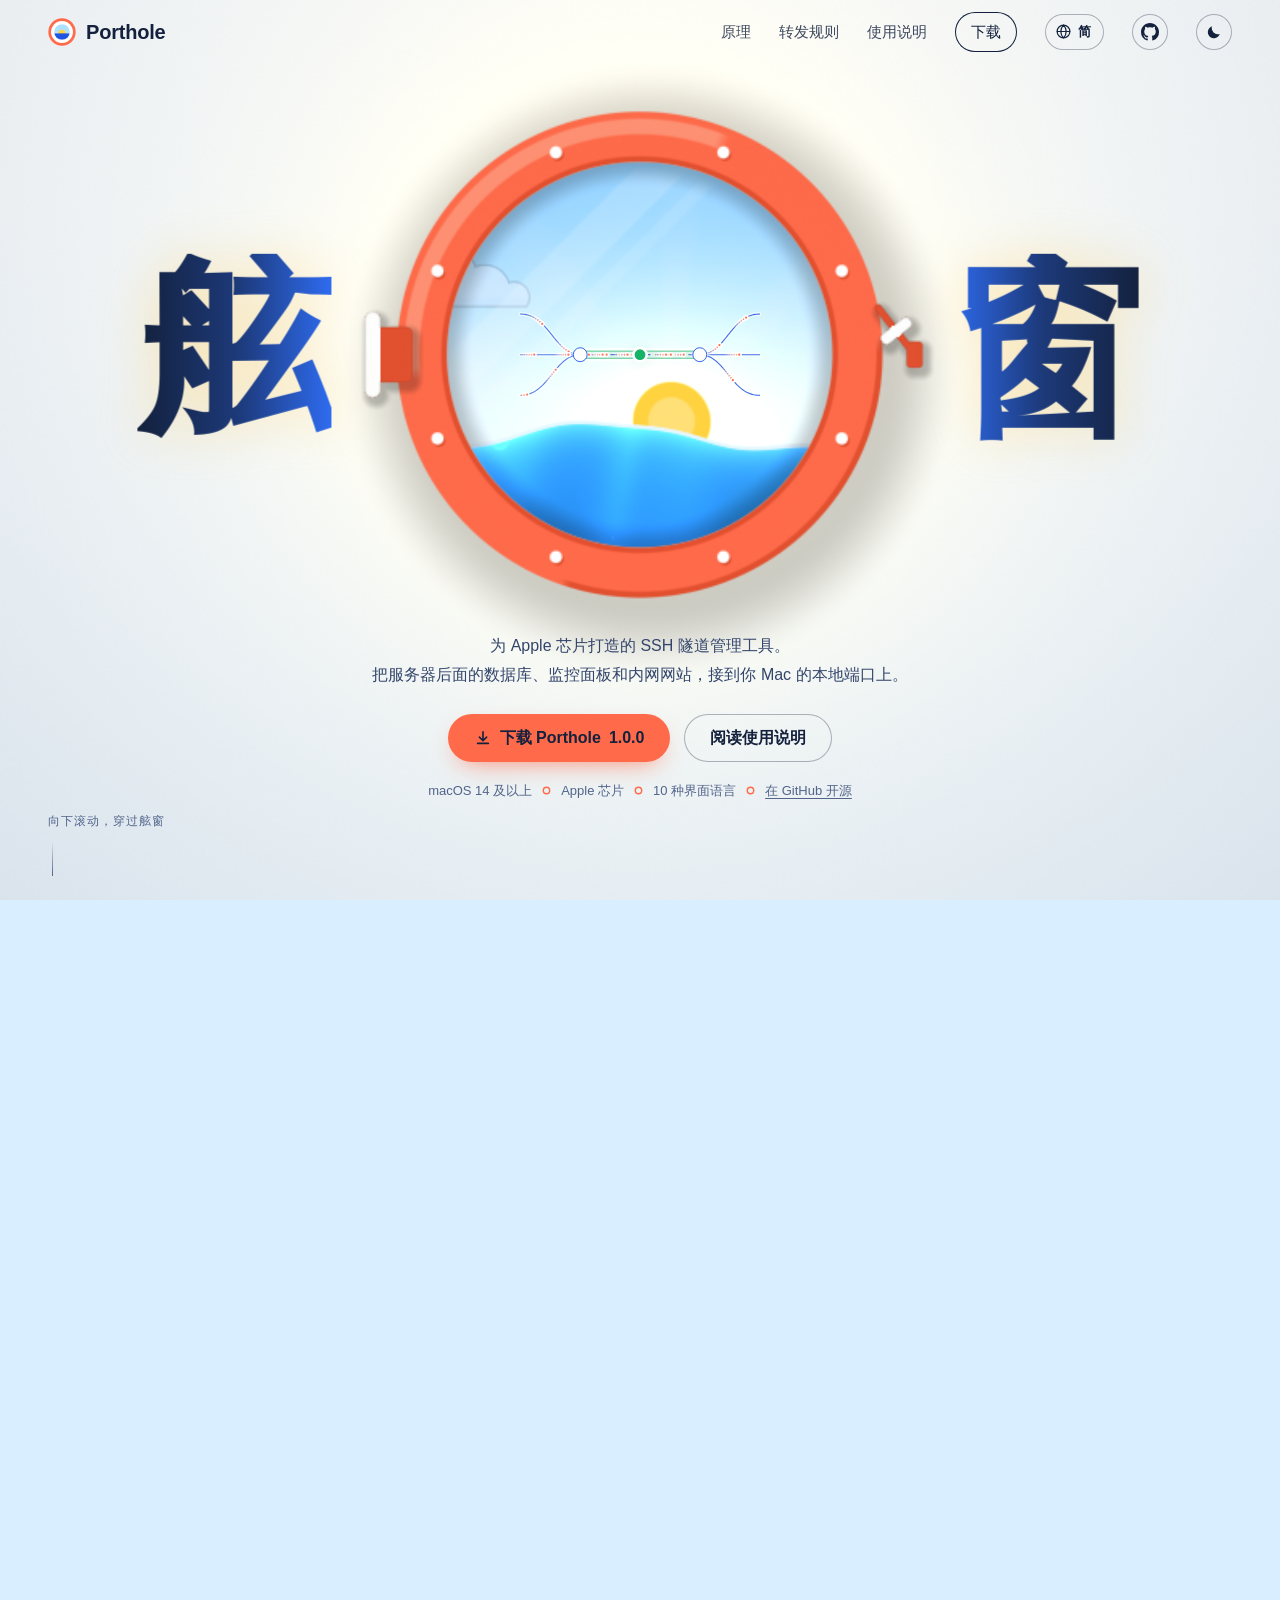
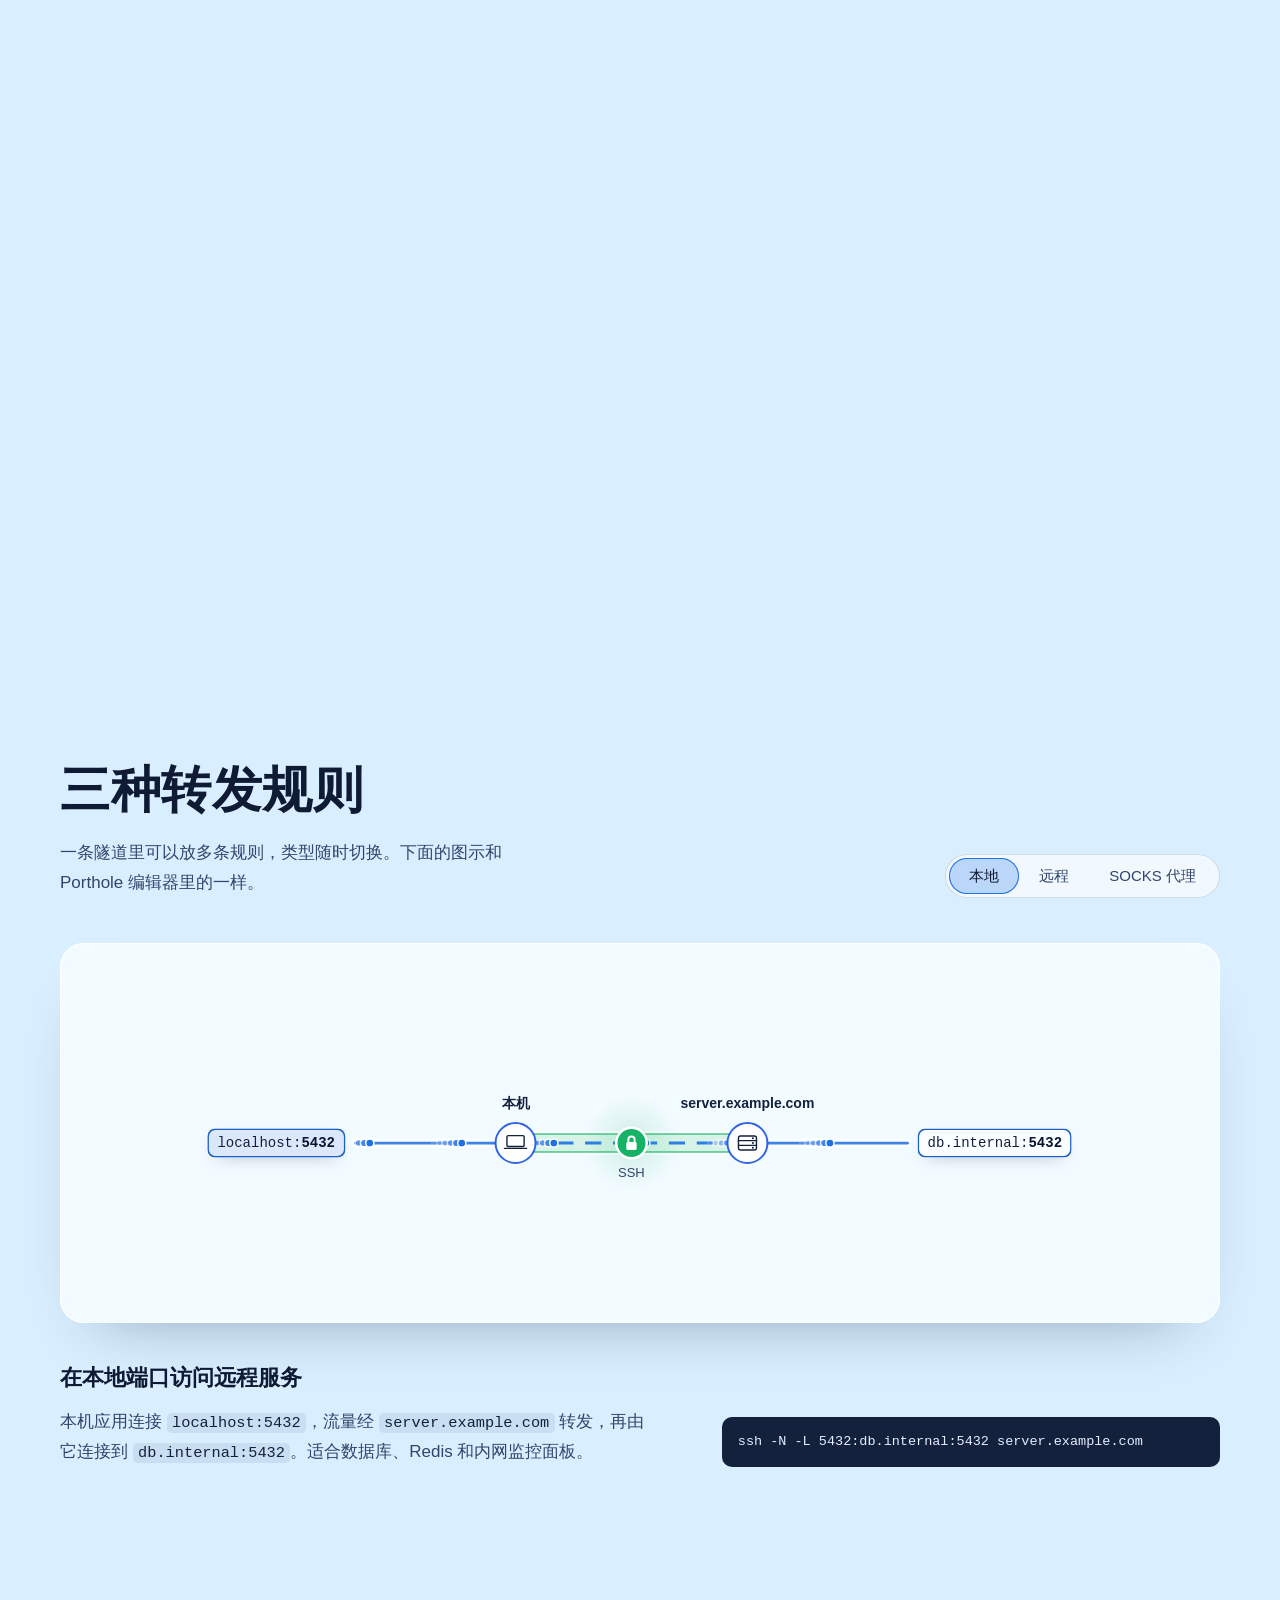
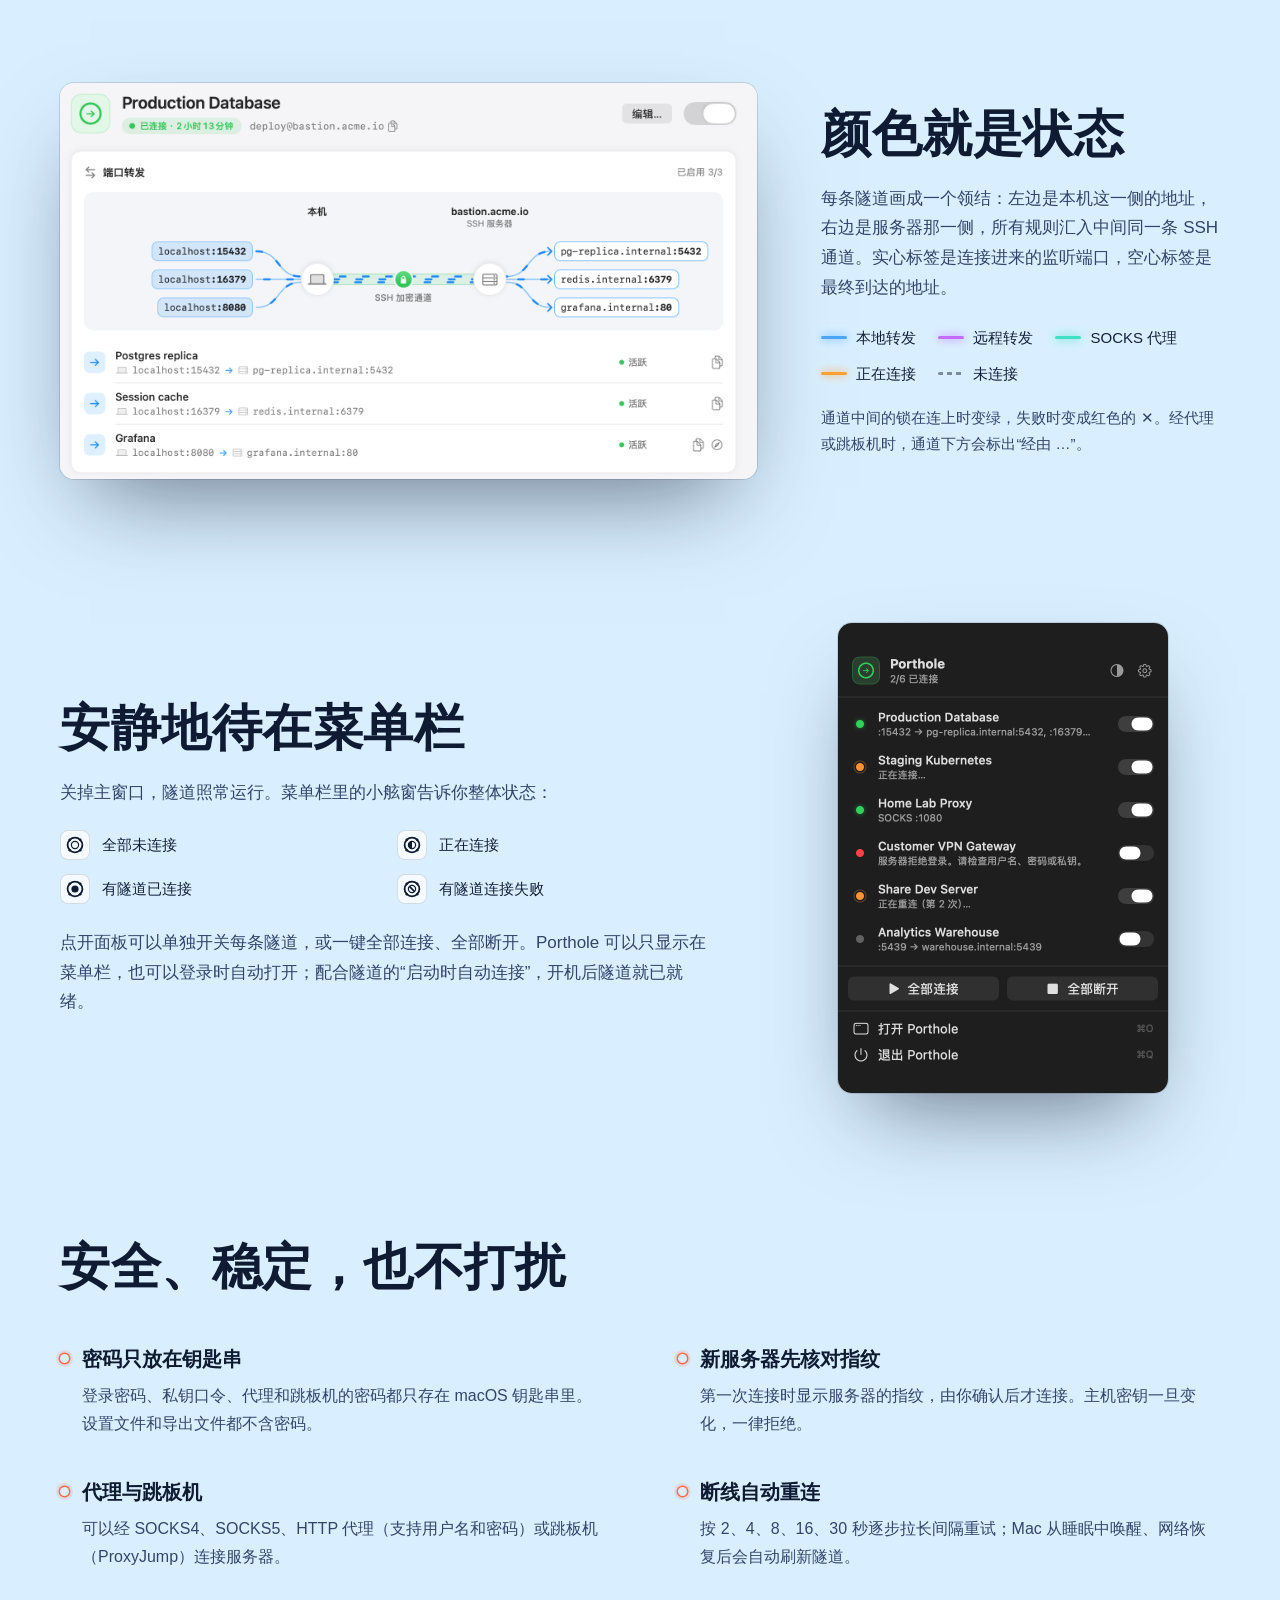
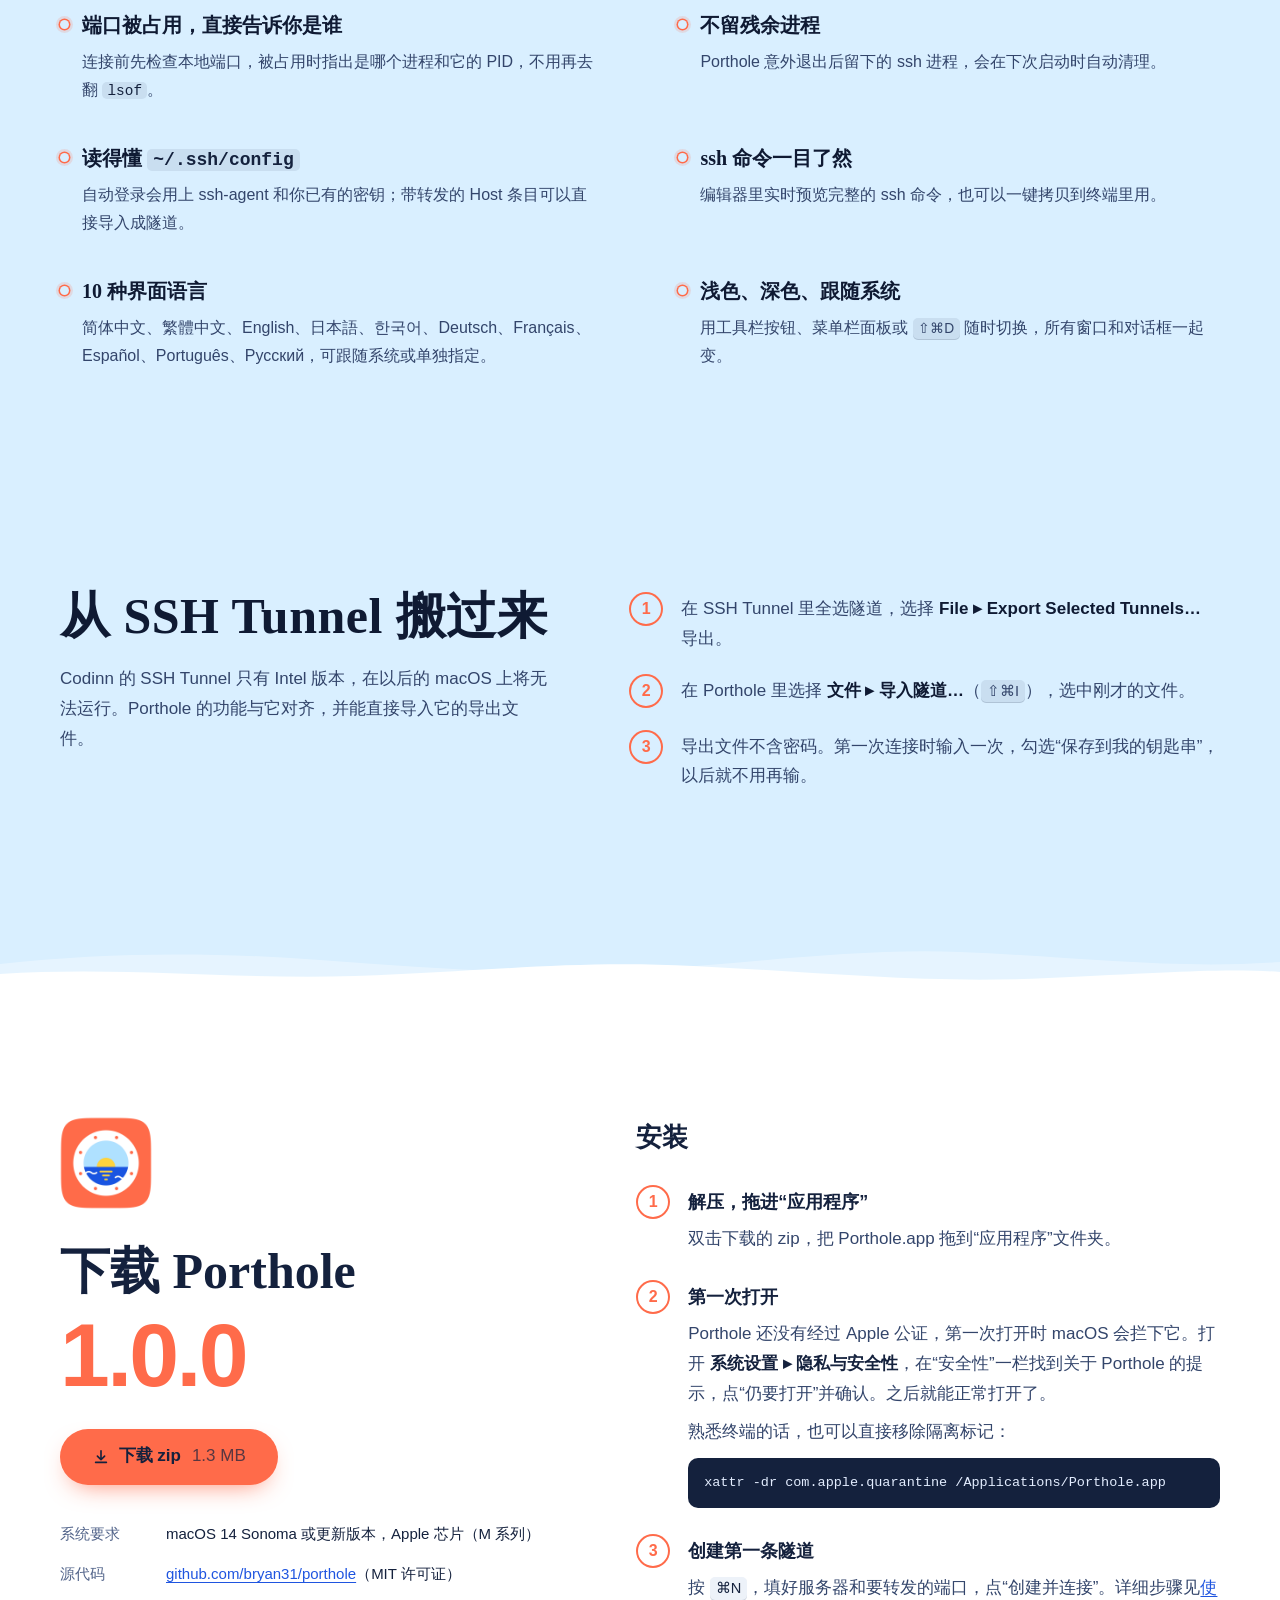
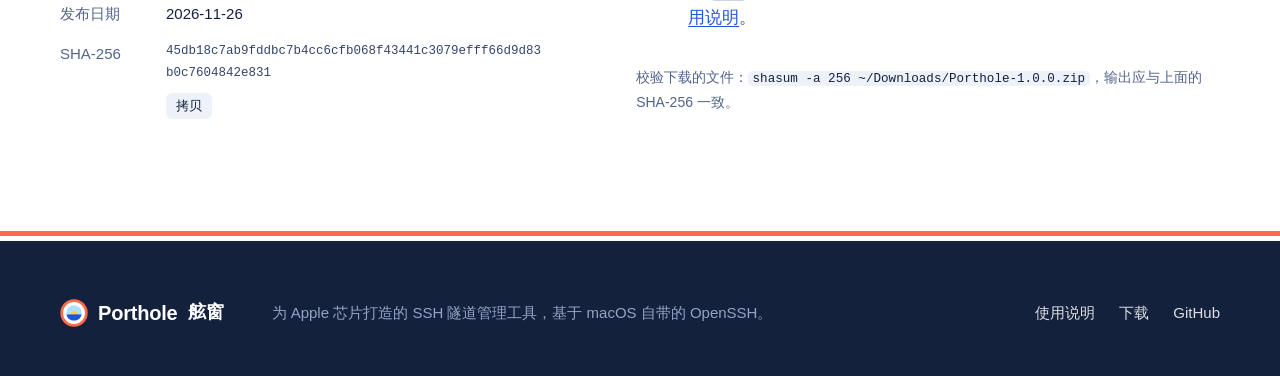
==== commit 7da22dd9: "Update the download checksum for the rebuilt 1.0.0 zip Co-Authored-By: Claude Opus 5.5 <noreply@anth" ====
--- a/website/zh-hans/index.html
+++ b/website/zh-hans/index.html
@@ -297,7 +297,7 @@
             <div>
               <dt>SHA-256</dt>
               <dd class="sha">
-                <code data-release="sha256">697bc77d141e89e911210e3e66555268139e87e73b49bc40207f2b5a9a1430f6</code>
+                <code data-release="sha256">45db18c7ab9fddbc7b4cc6cfb068f43441c3079efff66d9d83b0c7604842e831</code>
                 <button class="copy-btn" type="button" data-copy-target="[data-release='sha256']">拷贝</button>
               </dd>
             </div>
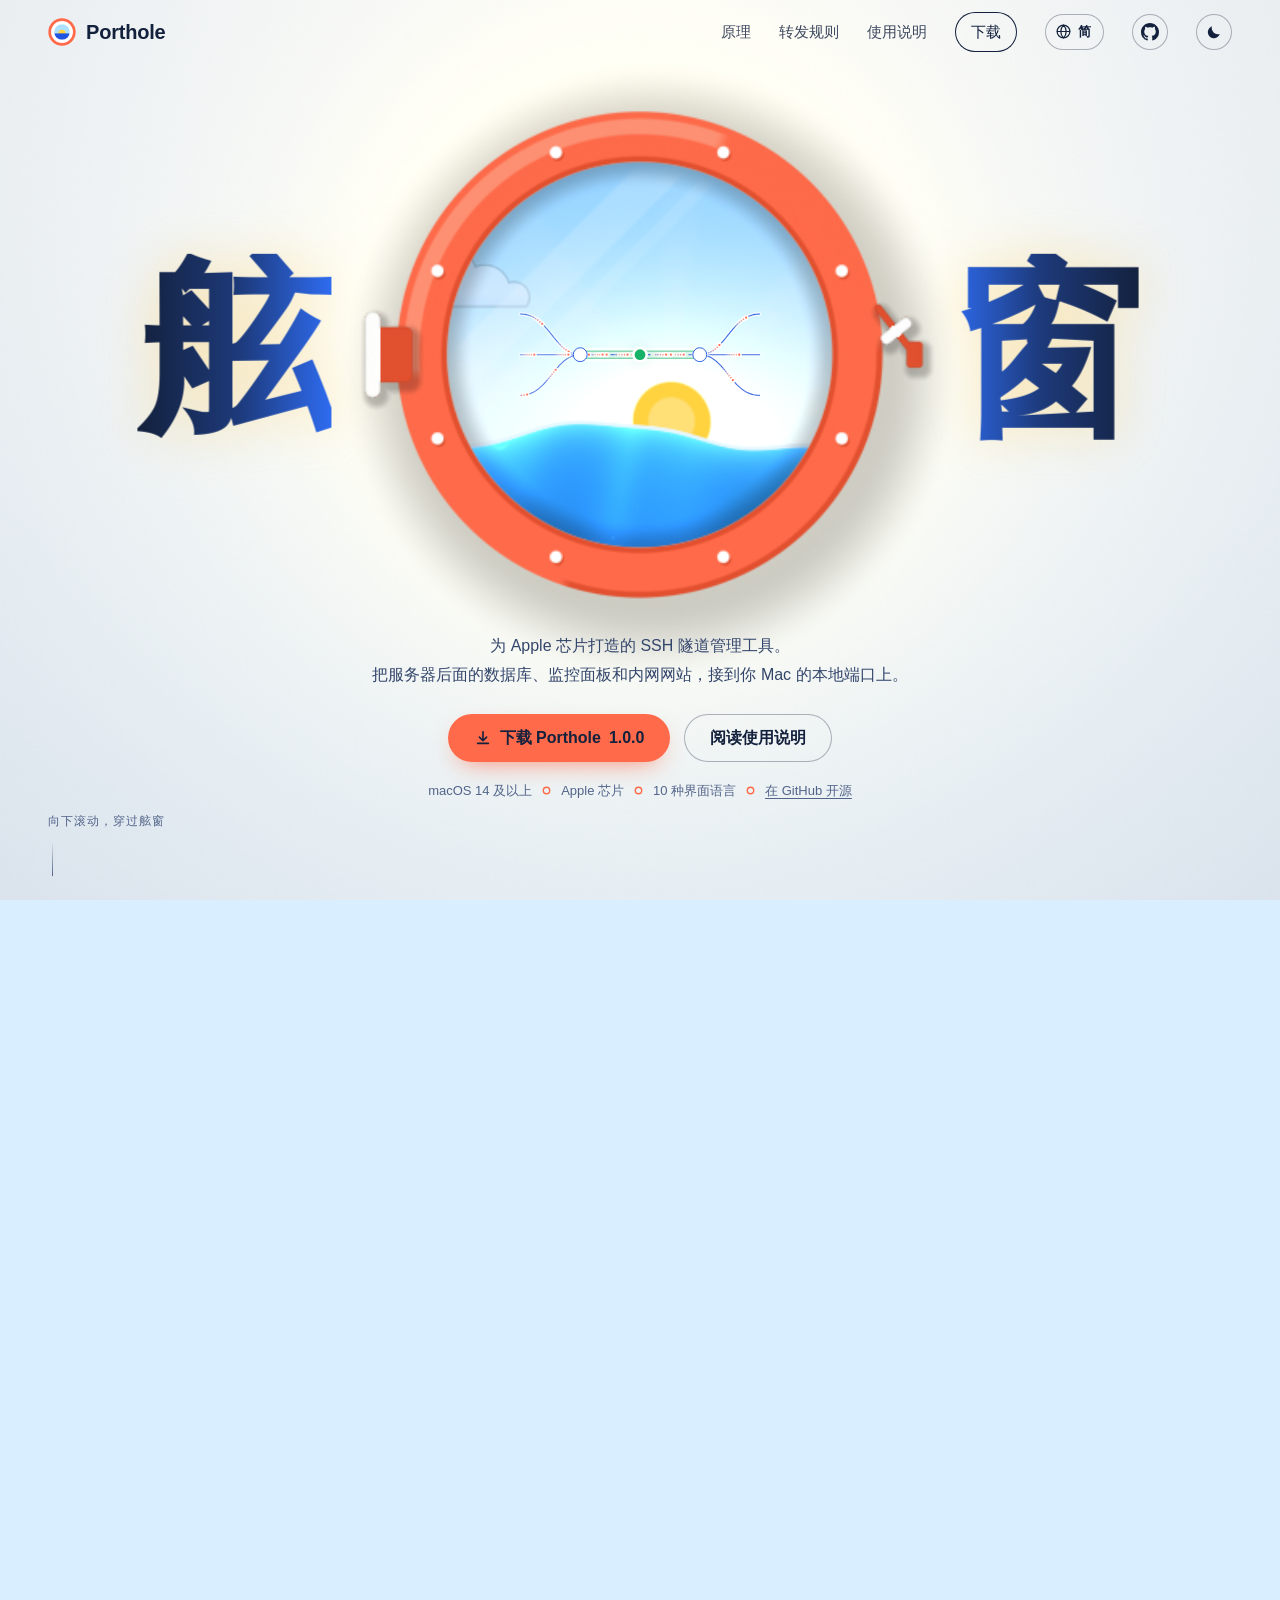
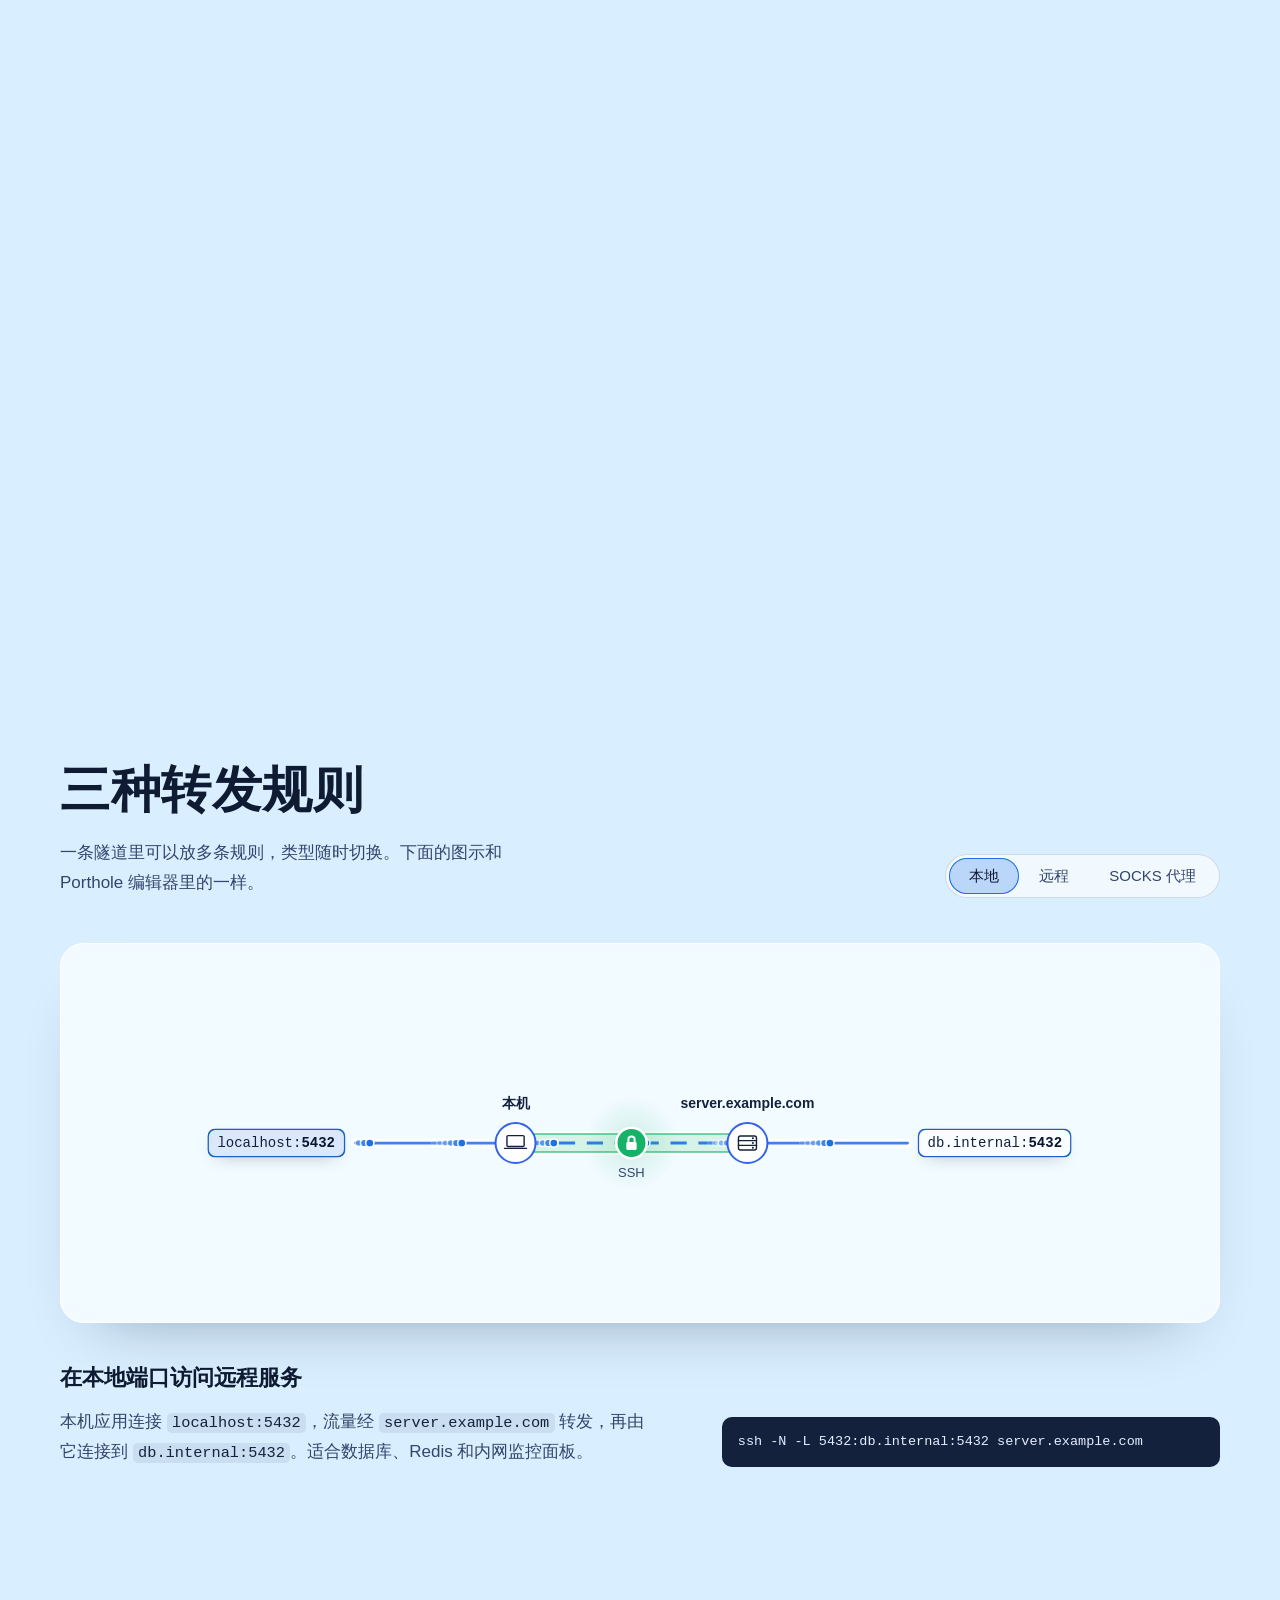
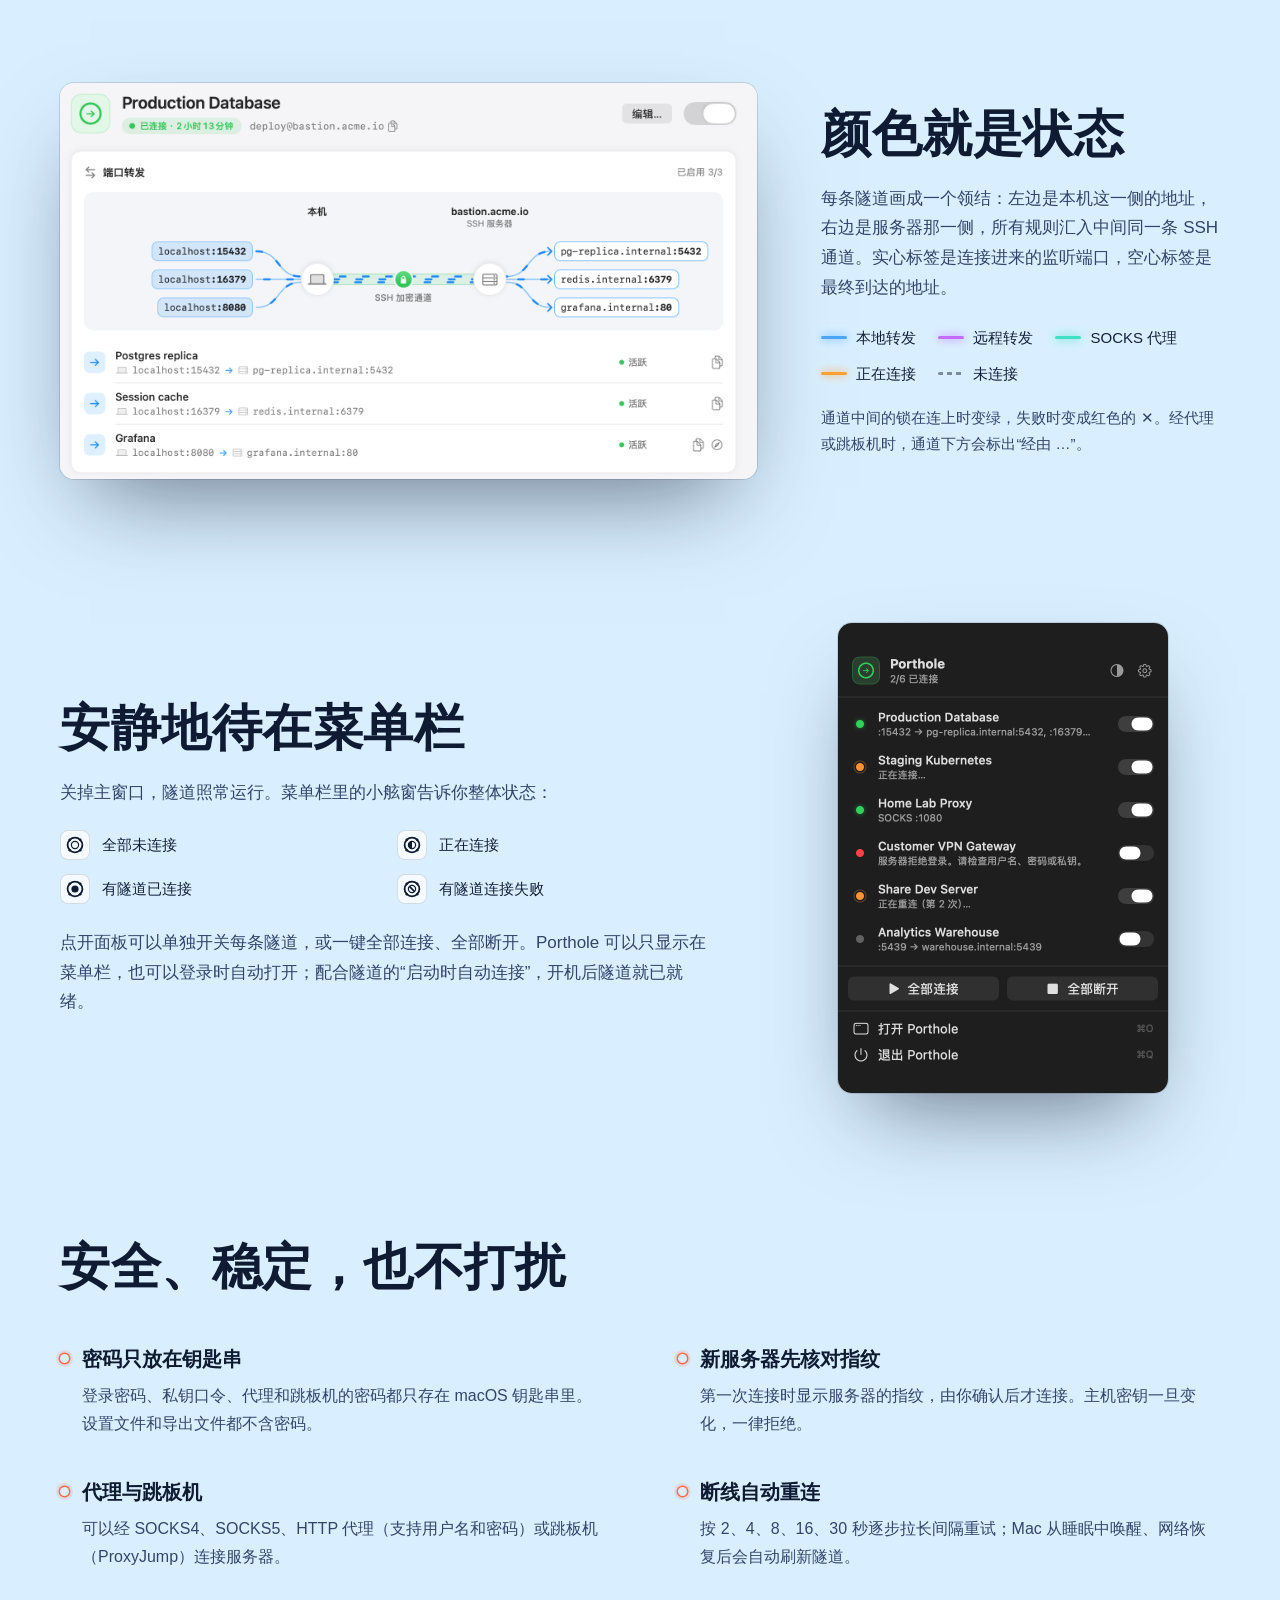
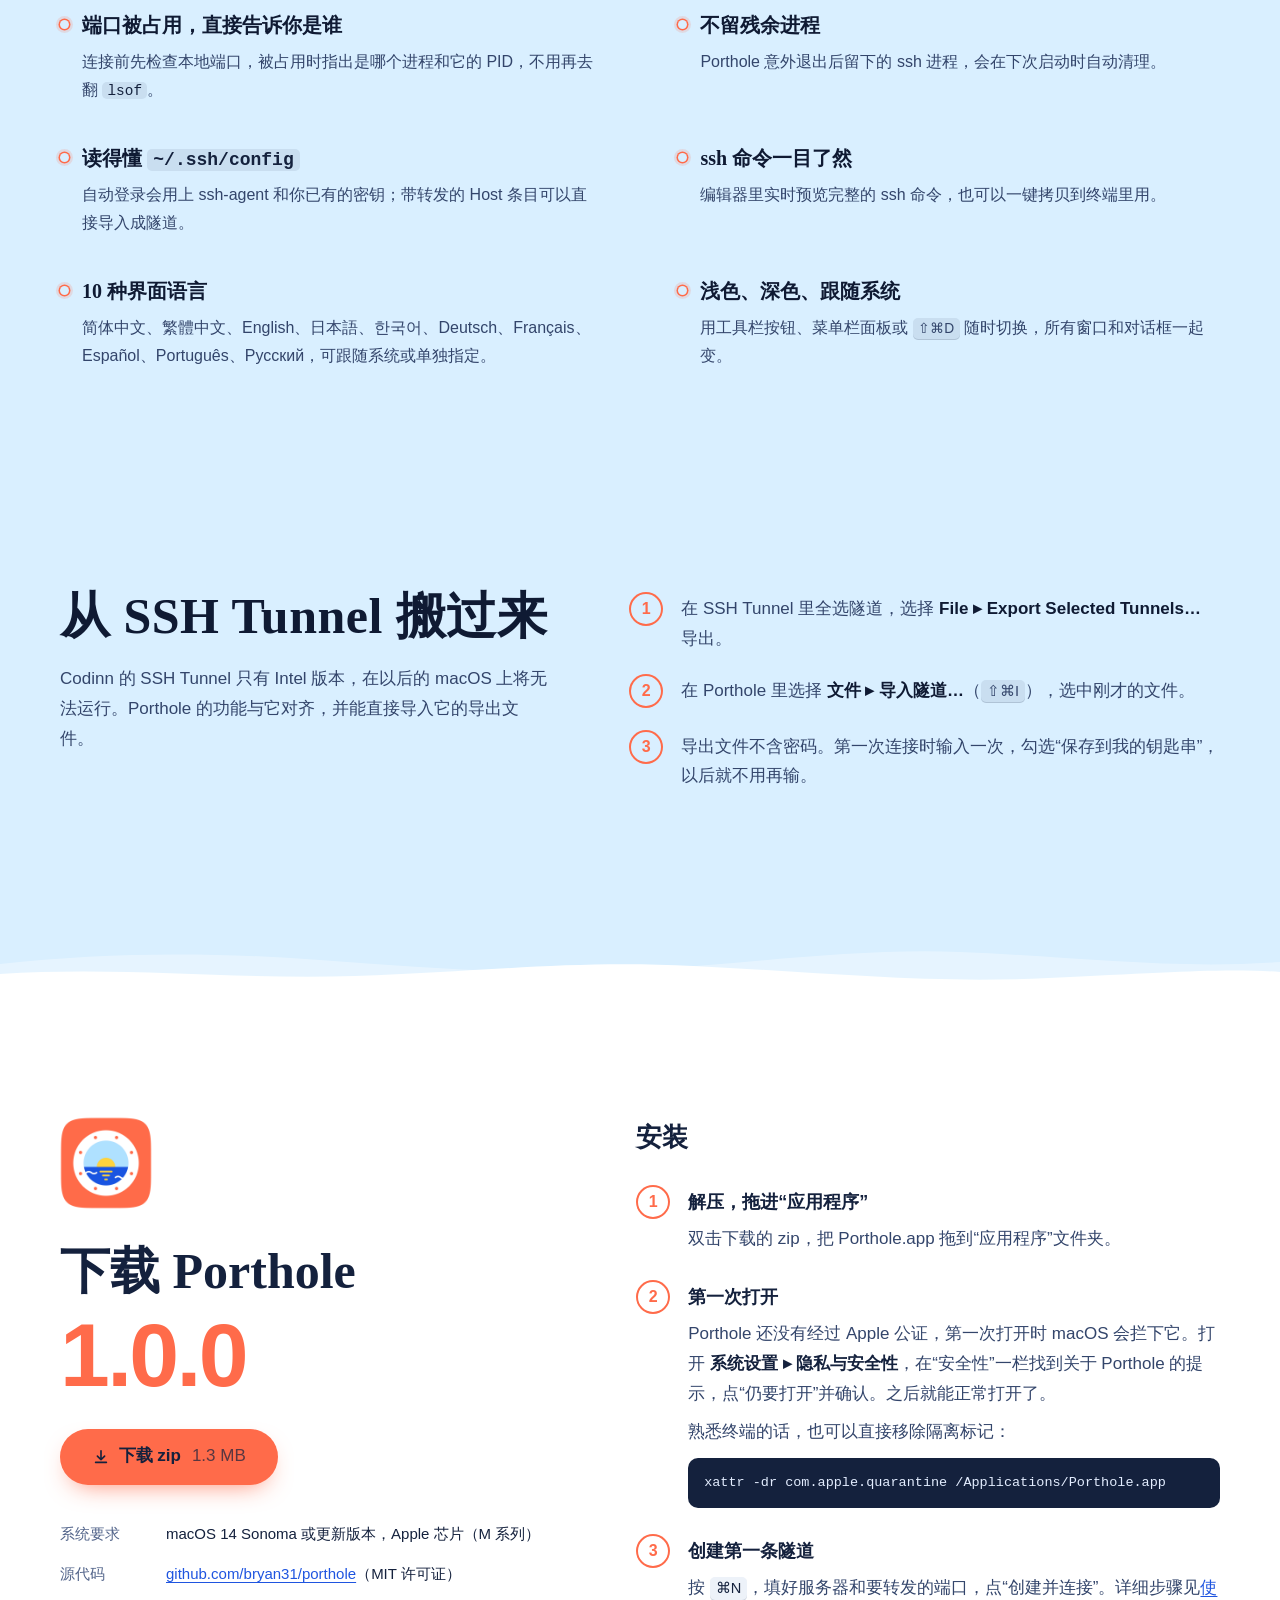
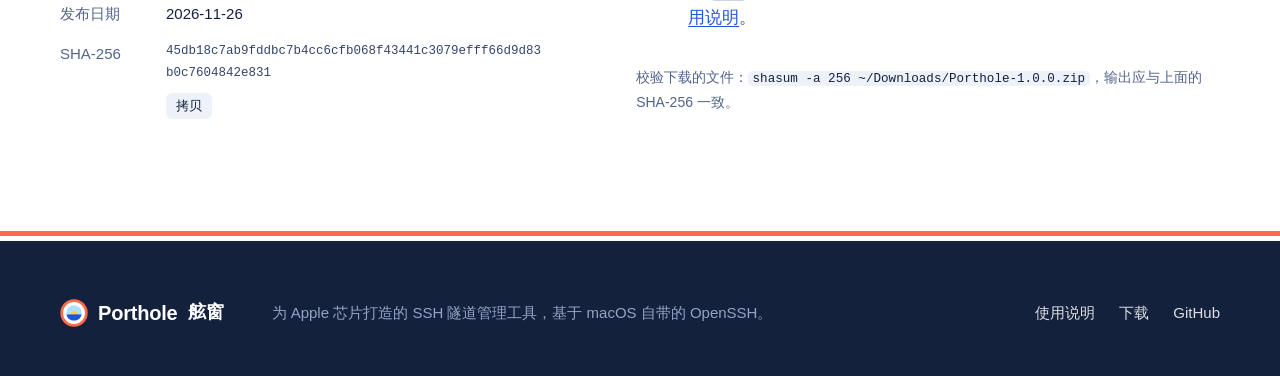
==== commit e6fa8c26: "Serve the app download from GitHub Releases The website's download buttons now link to the zip on th" ====
--- a/website/zh-hans/index.html
+++ b/website/zh-hans/index.html
@@ -69,7 +69,7 @@
         <div class="hero-copy" id="hero-copy">
           <p class="lede">为 Apple 芯片打造的 SSH 隧道管理工具。<br>把服务器后面的数据库、监控面板和内网网站，接到你 Mac 的本地端口上。</p>
           <div class="cta">
-            <a class="btn btn-coral" href="../downloads/Porthole-1.0.0.zip" download data-download>
+            <a class="btn btn-coral" href="https://github.com/bryan31/porthole/releases/download/release/Porthole-1.0.0.zip" data-download>
               <svg viewBox="0 0 20 20" aria-hidden="true"><path d="M10 3v10m0 0-4-4m4 4 4-4M4 16h12" fill="none" stroke="currentColor" stroke-width="1.8" stroke-linecap="round" stroke-linejoin="round"/></svg>
               下载 Porthole <span data-release="version">1.0.0</span>
             </a>
@@ -286,7 +286,7 @@
           <img class="dl-icon" src="../assets/img/icon-512.png" alt="" width="112" height="112" loading="lazy">
           <h2 id="download-title">下载 Porthole</h2>
           <p class="dl-version" aria-label="当前版本"><span data-release="version">1.0.0</span></p>
-          <a class="btn btn-coral btn-lg" href="../downloads/Porthole-1.0.0.zip" download>
+          <a class="btn btn-coral btn-lg" href="https://github.com/bryan31/porthole/releases/download/release/Porthole-1.0.0.zip">
             <svg viewBox="0 0 20 20" aria-hidden="true"><path d="M10 3v10m0 0-4-4m4 4 4-4M4 16h12" fill="none" stroke="currentColor" stroke-width="1.8" stroke-linecap="round" stroke-linejoin="round"/></svg>
             下载 zip <span class="btn-meta" data-release="size">1.3 MB</span>
           </a>
